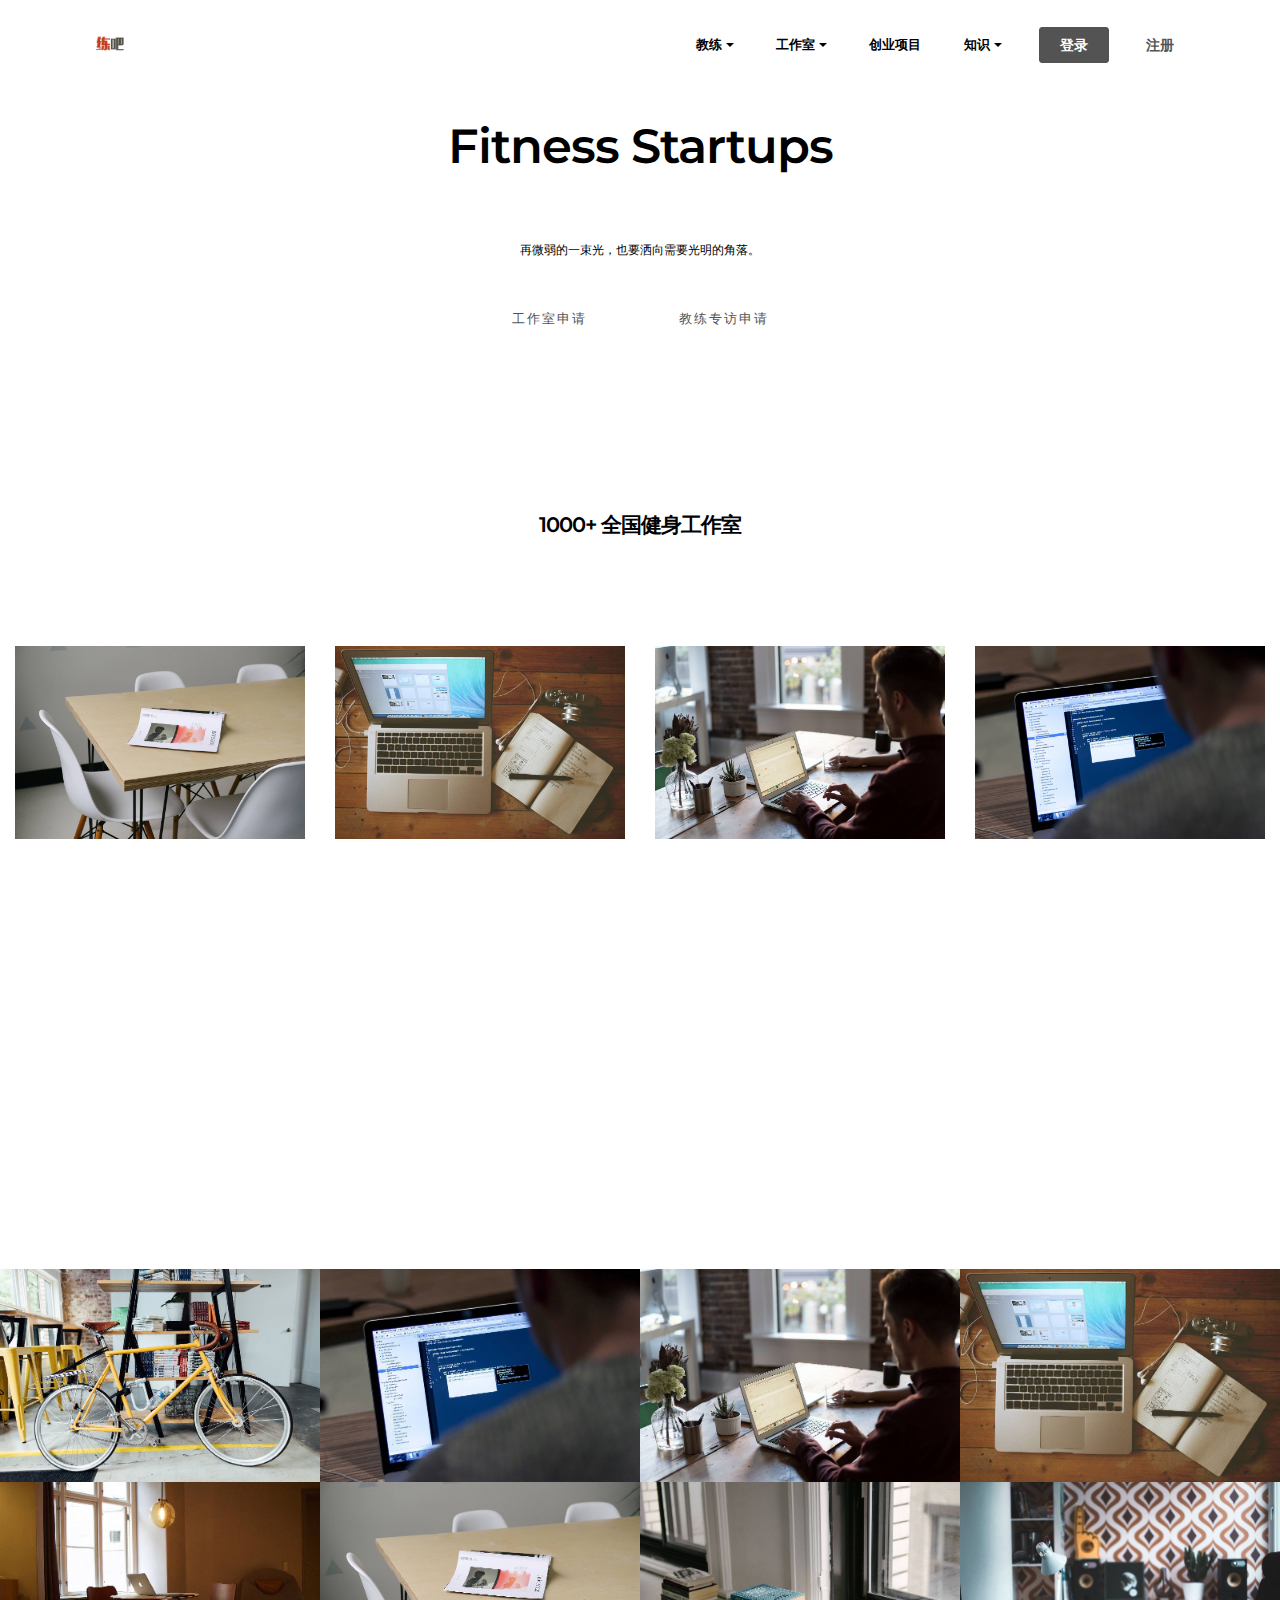
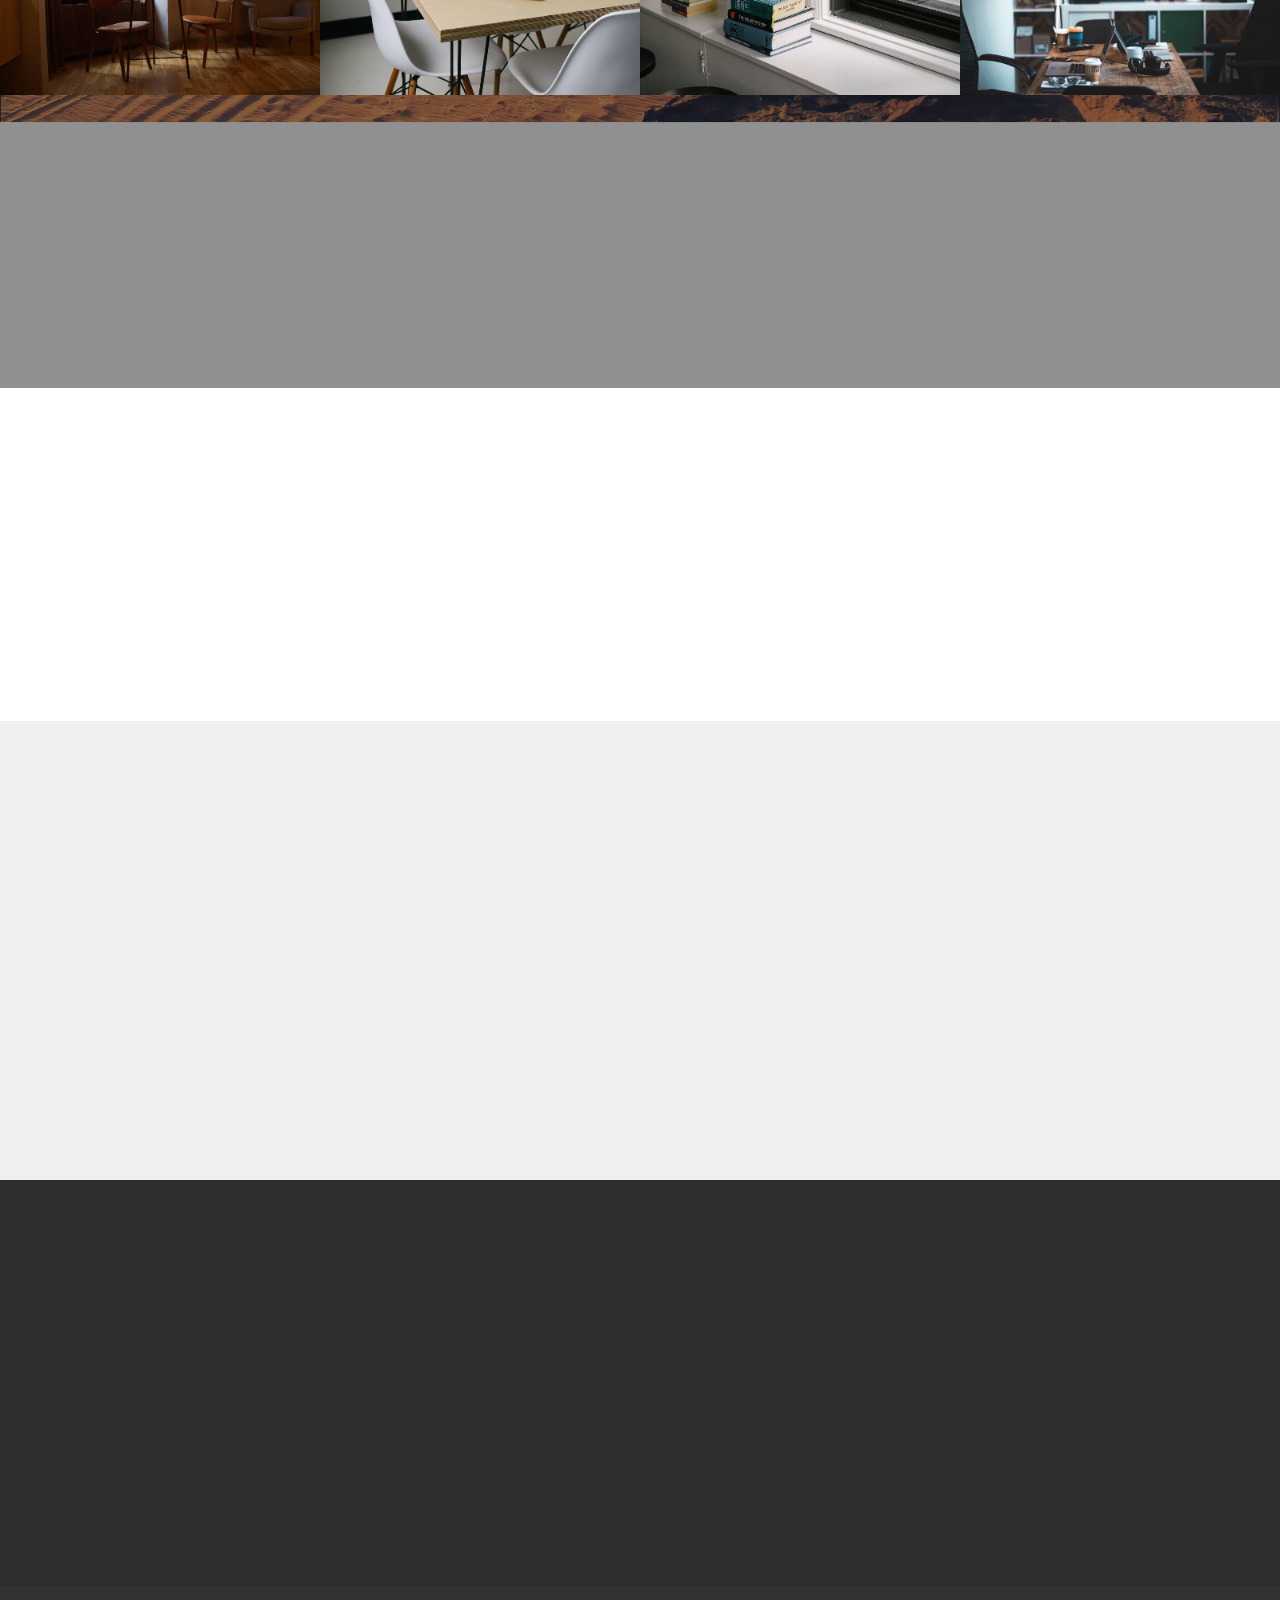
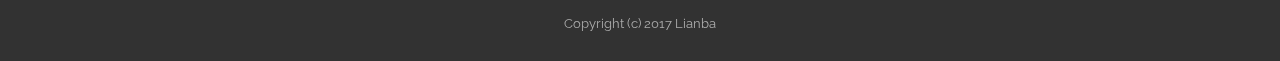
==== startups.html @ 2fd02d12 "create github pages" ====
<!DOCTYPE html>
<html>
<head>
  <!-- Site made with Mobirise Website Builder v3.12.1, https://mobirise.com -->
  <meta charset="UTF-8">
  <meta http-equiv="X-UA-Compatible" content="IE=edge">
  <meta name="generator" content="Mobirise v3.12.1, mobirise.com">
  <meta name="viewport" content="width=device-width, initial-scale=1">
  <link rel="shortcut icon" href="assets/images/wechatimg1-128x128.png" type="image/x-icon">
  <meta name="description" content="">
  <title> 练吧</title>
  <link rel="stylesheet" href="https://fonts.googleapis.com/css?family=Lora:400,700,400italic,700italic&amp;subset=latin">
  <link rel="stylesheet" href="https://fonts.googleapis.com/css?family=Montserrat:400,700">
  <link rel="stylesheet" href="https://fonts.googleapis.com/css?family=Raleway:100,100i,200,200i,300,300i,400,400i,500,500i,600,600i,700,700i,800,800i,900,900i">
  <link rel="stylesheet" href="assets/bootstrap-material-design-font/css/material.css">
  <link rel="stylesheet" href="assets/et-line-font-plugin/style.css">
  <link rel="stylesheet" href="assets/tether/tether.min.css">
  <link rel="stylesheet" href="assets/bootstrap/css/bootstrap.min.css">
  <link rel="stylesheet" href="assets/animate.css/animate.min.css">
  <link rel="stylesheet" href="assets/dropdown/css/style.css">
  <link rel="stylesheet" href="assets/theme/css/style.css">
  <link rel="stylesheet" href="assets/mobirise-gallery/style.css">
  <link rel="stylesheet" href="assets/mobirise/css/mbr-additional.css" type="text/css">
  
  
  
</head>
<body>
<section id="ext_menu-t">

    <nav class="navbar navbar-dropdown">
        <div class="container">

            <div class="mbr-table">
                <div class="mbr-table-cell">

                    <div class="navbar-brand">
                        <a href="https://mobirise.com" class="navbar-logo"><img src="assets/images/wechatimg1-128x128.png" alt="Mobirise"></a>
                        
                    </div>

                </div>
                <div class="mbr-table-cell">

                    <button class="navbar-toggler pull-xs-right hidden-md-up" type="button" data-toggle="collapse" data-target="#exCollapsingNavbar">
                        <div class="hamburger-icon"></div>
                    </button>

                    <ul class="nav-dropdown collapse pull-xs-right nav navbar-nav navbar-toggleable-sm" id="exCollapsingNavbar"><li class="nav-item"><a class="nav-link link" href="https://mobirise.com/"></a></li><li class="nav-item"><a class="nav-link link" href="https://mobirise.com/" aria-expanded="false"></a></li><li class="nav-item"><a class="nav-link link" href="https://mobirise.com/" aria-expanded="false"></a></li><li class="nav-item"><a class="nav-link link" href="https://mobirise.com/"></a></li><li class="nav-item"><a class="nav-link link" href="https://mobirise.com/" aria-expanded="false"></a></li><li class="nav-item"><a class="nav-link link" href="https://mobirise.com/"></a></li><li class="nav-item"><a class="nav-link link" href="https://mobirise.com/" aria-expanded="false"></a></li><li class="nav-item dropdown open"><a class="nav-link link dropdown-toggle" href="https://mobirise.com/" data-toggle="dropdown-submenu" aria-expanded="true">教练</a><div class="dropdown-menu"><a class="dropdown-item" href="http://cn.mikecrm.com/Ysh2f0" aria-expanded="false" target="_blank">职业调查</a><a class="dropdown-item" href="https://mp.weixin.qq.com/mp/homepage?__biz=MzA3OTAxMjg3MA==&amp;hid=10&amp;sn=b5952f49d9844236b2e2fced9cf7ae16&amp;devicetype=iOS10.2.1&amp;version=12020510&amp;lang=zh_CN&amp;nettype=WIFI&amp;fontScale=100&amp;pass_ticket=8jYyBmPPeEumoA4Ll3mKzctUi8XEdeODJD3PoUk9X%2Bc%3D&amp;wx_header=1&amp;scene=1" target="_blank">调查报告</a><a class="dropdown-item" href="https://mp.weixin.qq.com/mp/homepage?__biz=MzA3OTAxMjg3MA==&amp;hid=9&amp;sn=ba2801c8191e577d557a93b8cff8f1a0&amp;devicetype=iOS10.2.1&amp;version=12020510&amp;lang=zh_CN&amp;nettype=WIFI&amp;fontScale=100&amp;pass_ticket=8jYyBmPPeEumoA4Ll3mKzctUi8XEdeODJD3PoUk9X%2Bc%3D&amp;wx_header=1&amp;scene=1" target="_blank">教学内参</a><a class="dropdown-item" href="#">人物专访</a></div></li><li class="nav-item dropdown"><a class="nav-link link dropdown-toggle" href="https://mobirise.com/" data-toggle="dropdown-submenu" aria-expanded="false">工作室</a><div class="dropdown-menu"><a class="dropdown-item" href="#">展示申请</a><a class="dropdown-item" href="#">场馆评测</a><a class="dropdown-item" href="https://mp.weixin.qq.com/mp/homepage?__biz=MzA3OTAxMjg3MA==&amp;hid=8&amp;sn=5bc9ff62fde016849e79d185367abe48&amp;devicetype=iOS10.2.1&amp;version=12020510&amp;lang=zh_CN&amp;nettype=WIFI&amp;fontScale=100&amp;pass_ticket=8jYyBmPPeEumoA4Ll3mKzctUi8XEdeODJD3PoUk9X%2Bc%3D&amp;wx_header=1&amp;scene=1" target="_blank">全球精选</a><a class="dropdown-item" href="https://mp.weixin.qq.com/mp/homepage?__biz=MzA3OTAxMjg3MA==&amp;hid=3&amp;sn=b20bb7735399245eb62c6eabca6cefc5&amp;devicetype=iOS10.2.1&amp;version=12020510&amp;lang=zh_CN&amp;nettype=WIFI&amp;fontScale=100&amp;pass_ticket=8jYyBmPPeEumoA4Ll3mKzctUi8XEdeODJD3PoUk9X%2Bc%3D&amp;wx_header=1&amp;scene=1">国内推荐</a></div></li><li class="nav-item dropdown"><a class="nav-link link" href="场馆.html" aria-expanded="false" target="_blank">创业项目</a></li><li class="nav-item dropdown"><a class="nav-link link dropdown-toggle" href="https://mobirise.com/" aria-expanded="false" data-toggle="dropdown-submenu">知识</a><div class="dropdown-menu"><a class="dropdown-item" href="https://mp.weixin.qq.com/mp/homepage?__biz=MzA3OTAxMjg3MA==&amp;hid=1&amp;sn=f47d7846256fa22d951a23b981e854c5&amp;devicetype=iOS10.2.1&amp;version=12020510&amp;lang=zh_CN&amp;nettype=WIFI&amp;fontScale=100&amp;pass_ticket=8jYyBmPPeEumoA4Ll3mKzctUi8XEdeODJD3PoUk9X%2Bc%3D&amp;wx_header=1&amp;scene=1">好文</a><a class="dropdown-item" href="https://wx.xiaomiquan.com/mweb/views/joingroup/join_group.html?group_id=2414151451&amp;secret=l994nh1p8b35q04pxd4l38rrcic0t6uf&amp;extra=5b393916ddae54a1d126b38119326d35705db672173eb0d546dac72756603e13" target="_blank">收费内参</a><a class="dropdown-item" href="https://mp.weixin.qq.com/s?__biz=MzA3OTAxMjg3MA==&amp;mid=2652889252&amp;idx=3&amp;sn=74a4be1444970913e7b2fd5d4bcdbbfb&amp;chksm=8452b5cdb3253cdb993e5e770ca3126dffb65a1ad69f10d1e707ed6fb0be1cfbeca174b58b5b&amp;mpshare=1&amp;scene=1&amp;srcid=0426m1WDHur9gwBTBwTsc8Ty&amp;key=fd4db26972c531a2ddb131a2f38e2a12a23f67e302c9f692785c9ab7953c285a2a50d722c5abcef7aa3b298f1a1c40fd4c65796df8aefeb411f1ccffa841307de5d85c9e9aa1154ec1a9af91315c9ed5&amp;ascene=0&amp;uin=MTgyODkxMzIw&amp;devicetype=iMac+MacBook9%2C1+OSX+OSX+10.11.6+build(15G1421)&amp;version=12020510&amp;nettype=WIFI&amp;fontScale=100&amp;pass_ticket=8jYyBmPPeEumoA4Ll3mKzctUi8XEdeODJD3PoUk9X%2Bc%3D" target="_blank">5/22 圆桌论坛</a></div></li><li class="nav-item nav-btn"><a class="nav-link btn btn-black" href="https://mobirise.com/">登录</a></li><li class="nav-item nav-btn"><a class="nav-link btn btn-white" href="http://data.newrank.cn/m/s.html?s=NywsPS05PCo5" target="_blank">注册</a></li></ul>
                    <button hidden="" class="navbar-toggler navbar-close" type="button" data-toggle="collapse" data-target="#exCollapsingNavbar">
                        <div class="close-icon"></div>
                    </button>

                </div>
            </div>

        </div>
    </nav>

</section>

<section class="engine"><a rel="external" href="https://mobirise.com">Web Builder</a></section><section class="mbr-section article mbr-after-navbar" id="msg-box8-18" style="background-color: rgb(255, 255, 255); padding-top: 120px; padding-bottom: 120px;">

    
    <div class="container">
        <div class="row">
            <div class="col-md-8 col-md-offset-2 text-xs-center">
                <h3 class="mbr-section-title display-2">Fitness Startups</h3>
                <div class="lead"><p><br></p><p>再微弱的一束光，也要洒向需要光明的角落。</p></div>
                <div> <a class="btn btn-white" href="https://mobirise.com">工作室申请</a> <a class="btn btn-white" href="https://mobirise.com">教练专访申请</a>     </div>
            </div>
        </div>
    </div>

</section>

<section class="mbr-section mbr-section__container article" id="header3-2s" style="background-color: rgb(255, 255, 255); padding-top: 20px; padding-bottom: 20px;">
    <div class="container">
        <div class="row">
            <div class="col-xs-12">
                <h3 class="mbr-section-title display-2"><font color="#000000">1000+ 全国健身工作室</font><br></h3>
                <small class="mbr-section-subtitle"></small>
            </div>
        </div>
    </div>
</section>

<section class="mbr-cards mbr-section mbr-section-nopadding" id="features3-19" style="background-color: rgb(255, 255, 255);">

    

    <div class="mbr-cards-row row">
        <div class="mbr-cards-col col-xs-12 col-lg-3" style="padding-top: 80px; padding-bottom: 80px;">
            <div class="container">
              <div class="card cart-block">
                  <div class="card-img"><img src="assets/images/table.jpg" class="card-img-top"></div>
                  <div class="card-block">
                    <h4 class="card-title"><font color="#000000">&nbsp;TWM Fitness</font><font color="#000000"><br></font><font color="#000000">上海</font></h4>
                    <h5 class="card-subtitle">2016年成立</h5>
                    <p class="card-text">Bootstrap 4 has been noted as one of the most reliable and proven frameworks and Mobirise has been equipped to develop websites using this framework.</p>
                    <div class="card-btn"><a href="https://mobirise.com" class="btn btn-primary">MORE</a></div>
                    </div>
                </div>
            </div>
        </div>
        <div class="mbr-cards-col col-xs-12 col-lg-3" style="padding-top: 80px; padding-bottom: 80px;">
            <div class="container">
                <div class="card cart-block">
                    <div class="card-img"><img src="assets/images/desktop.jpg" class="card-img-top"></div>
                    <div class="card-block">
                        <h4 class="card-title">Onefit<br>北京</h4>
                        <h5 class="card-subtitle">2014年成立<br>Google has a highly exhaustive list of fonts compiled into its web font platform and Mobirise makes it easy for you to use them on your website easily and freely.</h5>
                        <p class="card-text"></p>
                        <div class="card-btn"><a href="https://mobirise.com" class="btn btn-primary">MORE</a></div>
                    </div>
                </div>
            </div>
        </div>
        <div class="mbr-cards-col col-xs-12 col-lg-3" style="padding-top: 80px; padding-bottom: 80px;">
            <div class="container">
                <div class="card cart-block">
                    <div class="card-img"><img src="assets/images/coworkers.jpg" class="card-img-top"></div>
                    <div class="card-block">
                        <h4 class="card-title"><font color="#000000">SuperMonkey</font><br><font color="#000000">深圳</font></h4>
                        <h5 class="card-subtitle">2015年成立</h5>
                        <p class="card-text">Google has a highly exhaustive list of fonts compiled into its web font platform and Mobirise makes it easy for you to use them on your website easily and freely.</p>
                        <div class="card-btn"><a href="https://mobirise.com" class="btn btn-primary">MORE</a></div>
                    </div>
                </div>
            </div>
        </div>
        <div class="mbr-cards-col col-xs-12 col-lg-3" style="padding-top: 80px; padding-bottom: 80px;">
            <div class="container">
                <div class="card cart-block">
                    <div class="card-img"><img src="assets/images/code-man.jpg" class="card-img-top"></div>
                    <div class="card-block">
                        <h4 class="card-title">&nbsp;CrossfitbodyinMotion<br>上海</h4>
                        <h5 class="card-subtitle">2016年成立<br></h5>
                        <p class="card-text">oogle has a highly exhaustive list ofonts compiled into its web font platform and Mobirise makes it easy for you to use them on your website easily and freely.</p>
                        <div class="card-btn"><a href="https://mobirise.com" class="btn btn-primary">MORE</a></div>
                    </div>
                </div>
            </div>
        </div>
        
        
    </div>
</section>

<section class="mbr-gallery mbr-section mbr-section-nopadding mbr-slider-carousel" id="gallery1-1k" data-filter="false" style="background-color: rgb(255, 255, 255); padding-top: 0rem; padding-bottom: 0rem;">
    <!-- Filter -->
    

    <!-- Gallery -->
    <div class="mbr-gallery-row">
        <div class=" mbr-gallery-layout-default">
            <div>
                <div>
                    <div class="mbr-gallery-item mbr-gallery-item__mobirise3 mbr-gallery-item--p0" data-tags="Awesome" data-video-url="false">
                        <div href="#lb-gallery1-1k" data-slide-to="0" data-toggle="modal">
                            
                            

                            <img alt="" src="assets/images/bike-small.jpg">
                            
                            <span class="icon-focus"></span>
                            
                        </div>
                    </div><div class="mbr-gallery-item mbr-gallery-item__mobirise3 mbr-gallery-item--p0" data-tags="Responsive" data-video-url="false">
                        <div href="#lb-gallery1-1k" data-slide-to="1" data-toggle="modal">
                            
                            

                            <img alt="" src="assets/images/code-man-small.jpg">
                            
                            <span class="icon-focus"></span>
                            
                        </div>
                    </div><div class="mbr-gallery-item mbr-gallery-item__mobirise3 mbr-gallery-item--p0" data-tags="Creative" data-video-url="false">
                        <div href="#lb-gallery1-1k" data-slide-to="2" data-toggle="modal">
                            
                            

                            <img alt="" src="assets/images/coworkers-small.jpg">
                            
                            <span class="icon-focus"></span>
                            
                        </div>
                    </div><div class="mbr-gallery-item mbr-gallery-item__mobirise3 mbr-gallery-item--p0" data-tags="Animated" data-video-url="false">
                        <div href="#lb-gallery1-1k" data-slide-to="3" data-toggle="modal">
                            
                            

                            <img alt="" src="assets/images/desktop-small.jpg">
                            
                            <span class="icon-focus"></span>
                            
                        </div>
                    </div><div class="mbr-gallery-item mbr-gallery-item__mobirise3 mbr-gallery-item--p0" data-tags="Awesome" data-video-url="false">
                        <div href="#lb-gallery1-1k" data-slide-to="4" data-toggle="modal">
                            
                            

                            <img alt="" src="assets/images/room-laptop-small.jpg">
                            
                            <span class="icon-focus"></span>
                            
                        </div>
                    </div><div class="mbr-gallery-item mbr-gallery-item__mobirise3 mbr-gallery-item--p0" data-tags="Beautiful" data-video-url="false">
                        <div href="#lb-gallery1-1k" data-slide-to="5" data-toggle="modal">
                            
                            

                            <img alt="" src="assets/images/table-small.jpg">
                            
                            <span class="icon-focus"></span>
                            
                        </div>
                    </div><div class="mbr-gallery-item mbr-gallery-item__mobirise3 mbr-gallery-item--p0" data-tags="Responsive" data-video-url="false">
                        <div href="#lb-gallery1-1k" data-slide-to="6" data-toggle="modal">
                            
                            

                            <img alt="" src="assets/images/windows-books-small.jpg">
                            
                            <span class="icon-focus"></span>
                            
                        </div>
                    </div><div class="mbr-gallery-item mbr-gallery-item__mobirise3 mbr-gallery-item--p0" data-tags="Animated" data-video-url="false">
                        <div href="#lb-gallery1-1k" data-slide-to="7" data-toggle="modal">
                            
                            

                            <img alt="" src="assets/images/working-area-small.jpg">
                            
                            <span class="icon-focus"></span>
                            
                        </div>
                    </div>
                </div>
            </div>
            <div class="clearfix"></div>
        </div>
    </div>

    <!-- Lightbox -->
    <div data-app-prevent-settings="" class="mbr-slider modal fade carousel slide" tabindex="-1" data-keyboard="true" data-interval="false" id="lb-gallery1-1k">
        <div class="modal-dialog">
            <div class="modal-content">
                <div class="modal-body">
                    <ol class="carousel-indicators">
                        <li data-app-prevent-settings="" data-target="#lb-gallery1-1k" class=" active" data-slide-to="0"></li><li data-app-prevent-settings="" data-target="#lb-gallery1-1k" data-slide-to="1"></li><li data-app-prevent-settings="" data-target="#lb-gallery1-1k" data-slide-to="2"></li><li data-app-prevent-settings="" data-target="#lb-gallery1-1k" data-slide-to="3"></li><li data-app-prevent-settings="" data-target="#lb-gallery1-1k" data-slide-to="4"></li><li data-app-prevent-settings="" data-target="#lb-gallery1-1k" data-slide-to="5"></li><li data-app-prevent-settings="" data-target="#lb-gallery1-1k" data-slide-to="6"></li><li data-app-prevent-settings="" data-target="#lb-gallery1-1k" data-slide-to="7"></li>
                    </ol>
                    <div class="carousel-inner">
                        <div class="carousel-item active">
                            <img alt="" src="assets/images/bike.jpg">
                        </div><div class="carousel-item">
                            <img alt="" src="assets/images/code-man.jpg">
                        </div><div class="carousel-item">
                            <img alt="" src="assets/images/coworkers.jpg">
                        </div><div class="carousel-item">
                            <img alt="" src="assets/images/desktop.jpg">
                        </div><div class="carousel-item">
                            <img alt="" src="assets/images/room-laptop.jpg">
                        </div><div class="carousel-item">
                            <img alt="" src="assets/images/table.jpg">
                        </div><div class="carousel-item">
                            <img alt="" src="assets/images/windows-books.jpg">
                        </div><div class="carousel-item">
                            <img alt="" src="assets/images/working-area.jpg">
                        </div>
                    </div>
                    <a class="left carousel-control" role="button" data-slide="prev" href="#lb-gallery1-1k">
                        <span class="icon-prev" aria-hidden="true"></span>
                        <span class="sr-only">Previous</span>
                    </a>
                    <a class="right carousel-control" role="button" data-slide="next" href="#lb-gallery1-1k">
                        <span class="icon-next" aria-hidden="true"></span>
                        <span class="sr-only">Next</span>
                    </a>

                    <a class="close" href="#" role="button" data-dismiss="modal">
                        <span aria-hidden="true">×</span>
                        <span class="sr-only">Close</span>
                    </a>
                </div>
            </div>
        </div>
    </div>
</section>

<section class="mbr-section article mbr-parallax-background" id="msg-box8-2t" style="background-image: url(assets/images/desert.jpg); padding-top: 120px; padding-bottom: 120px;">

    <div class="mbr-overlay" style="opacity: 0.5; background-color: rgb(34, 34, 34);">
    </div>
    <div class="container">
        <div class="row">
            <div class="col-md-8 col-md-offset-2 text-xs-center">
                <h3 class="mbr-section-title display-2">人物访谈</h3>
                <div class="lead"></div>
                
            </div>
        </div>
    </div>

</section>

<section class="mbr-section" id="msg-box5-1m" style="background-color: rgb(255, 255, 255); padding-top: 0px; padding-bottom: 0px;">

    
    <div class="container">
        <div class="row">
            <div class="mbr-table-md-up">

              

              <div class="mbr-table-cell col-md-5 text-xs-center text-md-right content-size">
                  <h3 class="mbr-section-title display-2">BE STRONG <br>TO BE USEFUL</h3>
                  <div class="lead">

                    <p>飞翔的荷兰人 Oki 的故事</p>

                  </div>

                  <div><a class="btn btn-primary" href="https://mobirise.com">阅读全文</a></div>
              </div>


              


              <div class="mbr-table-cell mbr-left-padding-md-up mbr-valign-top col-md-7 image-size" style="width: 50%;">
                  <div class="mbr-figure"><img src="assets/images/desktop.jpg"></div>
              </div>

            </div>
        </div>
    </div>

</section>

<section class="mbr-cards mbr-section mbr-section-nopadding" id="features7-1j" style="background-color: rgb(239, 239, 239);">

    

    <div class="mbr-cards-row row">
        <div class="mbr-cards-col col-xs-12 col-lg-3" style="padding-top: 80px; padding-bottom: 80px;">
            <div class="container">
                <div class="card cart-block">
                    <div class="card-img iconbox"><a href="https://mobirise.com" class="etl-icon icon-phone mbr-iconfont mbr-iconfont-features7" style="color: rgb(255, 255, 255);"></a></div>
                    <div class="card-block">
                        <h4 class="card-title">填写表单</h4>
                        
                        <p class="card-text">Bootstrap 4 has been noted as one of the most reliable and proven frameworks and Mobirise has been equipped to develop websites using this framework.</p>
                        
                    </div>
                </div>
            </div>
        </div>
        <div class="mbr-cards-col col-xs-12 col-lg-3" style="padding-top: 80px; padding-bottom: 80px;">
            <div class="container">
                <div class="card cart-block">
                    <div class="card-img iconbox"><a href="https://mobirise.com" class="etl-icon icon-edit mbr-iconfont mbr-iconfont-features7" style="color: rgb(255, 255, 255);"></a></div>
                    <div class="card-block">
                        <h4 class="card-title">上传照片</h4>
                        
                        <p class="card-text">One of Bootstrap 4's big points is responsiveness and Mobirise makes effective use of this by generating highly responsive website for you.</p>
                        
                    </div>
                </div>
          </div>
        </div>
        <div class="mbr-cards-col col-xs-12 col-lg-3" style="padding-top: 80px; padding-bottom: 80px;">
            <div class="container">
                <div class="card cart-block">
                    <div class="card-img iconbox"><a href="https://mobirise.com" class="etl-icon icon-briefcase mbr-iconfont mbr-iconfont-features7" style="color: rgb(255, 255, 255);"></a></div>
                    <div class="card-block">
                        <h4 class="card-title">练吧认证</h4>
                        
                        <p class="card-text">Google has a highly exhaustive list of fonts compiled into its web font platform and Mobirise makes it easy for you to use them on your website easily and freely.</p>
                        
                    </div>
                </div>
            </div>
        </div>
        <div class="mbr-cards-col col-xs-12 col-lg-3" style="padding-top: 80px; padding-bottom: 80px;">
            <div class="container">
                <div class="card cart-block">
                    <div class="card-img iconbox"><a href="https://mobirise.com" class="etl-icon icon-linegraph mbr-iconfont mbr-iconfont-features7" style="color: rgb(255, 255, 255);"></a></div>
                    <div class="card-block">
                        <h4 class="card-title"><font color="#000000">网站公示</font></h4>
                        
                        <p class="card-text">Mobirise gives you the freedom to develop as many websites as you like given the fact that it is a desktop app.</p>
                        
                    </div>
                </div>
            </div>
        </div>
        
        
    </div>
</section>

<section class="mbr-section" id="form2-1b" style="background-color: rgb(46, 46, 46); padding-top: 120px; padding-bottom: 120px;">
        <div class="mbr-section mbr-section__container mbr-section__container--middle">
        <div class="container">
            <div class="row">
                <div class="col-xs-12 text-xs-center">
                    <h3 class="mbr-section-title display-2"><font color="#000000">留下邮箱，及时了解更多资讯</font></h3>
                    <small class="mbr-section-subtitle"></small>
                </div>
            </div>
        </div>
    </div>
    <div class="mbr-section mbr-section-nopadding">
        <div class="container">
            <div class="row">
                <div class="col-xs-12 col-lg-10 col-lg-offset-1" data-form-type="formoid">
                    <div data-form-alert="true"><div hidden="" data-form-alert-success="true">Thanks for filling out form!</div></div>
                    <form class="mbr-form" action="https://mobirise.com/" method="post" data-form-title="留下邮箱，及时了解更多资讯">
                        <input type="hidden" value="e+W/IbHaw2HvBs0hcO2zsIdLYv0Edb/C2w9B3x8bFQK0BVLkiiwC/CyfZFJBb6F0ZkLtYjNuxQeb1SAkU4R8sWNgEDc3LLQABz+oWHwLZM0gPixx9svDx1dSzqi60jo7" data-form-email="true">
                        <div class="mbr-subscribe mbr-subscribe-dark input-group">
                            <input type="email" class="form-control" name="email" required="" data-form-field="Email" placeholder="Enter Your Email Address..." id="form2-1b-email">
                            <span class="input-group-btn"><button type="submit" class="btn btn-primary"></button></span>
                        </div>
                    </form>
                </div>
            </div>
        </div>
    </div>
</section>

<footer class="mbr-small-footer mbr-section mbr-section-nopadding" id="footer1-7" style="background-color: rgb(50, 50, 50); padding-top: 1.75rem; padding-bottom: 1.75rem;">
    
    <div class="container">
        <p class="text-xs-center">Copyright (c) 2017 Lianba</p>
    </div>
</footer>


  <script src="assets/web/assets/jquery/jquery.min.js"></script>
  <script src="assets/tether/tether.min.js"></script>
  <script src="assets/bootstrap/js/bootstrap.min.js"></script>
  <script src="assets/smooth-scroll/smooth-scroll.js"></script>
  <script src="assets/viewport-checker/jquery.viewportchecker.js"></script>
  <script src="assets/dropdown/js/script.min.js"></script>
  <script src="assets/touch-swipe/jquery.touch-swipe.min.js"></script>
  <script src="assets/masonry/masonry.pkgd.min.js"></script>
  <script src="assets/imagesloaded/imagesloaded.pkgd.min.js"></script>
  <script src="assets/bootstrap-carousel-swipe/bootstrap-carousel-swipe.js"></script>
  <script src="assets/jarallax/jarallax.js"></script>
  <script src="assets/theme/js/script.js"></script>
  <script src="assets/mobirise-gallery/player.min.js"></script>
  <script src="assets/mobirise-gallery/script.js"></script>
  <script src="assets/formoid/formoid.min.js"></script>
  
  
  <input name="animation" type="hidden">
  </body>
</html>
---- assets/bootstrap-material-design-font/css/material.css ----
@font-face {
  font-family: 'Material-Design-Icons';
  src: url('../fonts/Material-Design-Icons.eot?3ocs8m');
  src: url('../fonts/Material-Design-Icons.eot?#iefix3ocs8m') format('embedded-opentype'), url('../fonts/Material-Design-Icons.woff?3ocs8m') format('woff'), url('../fonts/Material-Design-Icons.ttf?3ocs8m') format('truetype'), url('../fonts/Material-Design-Icons.svg?3ocs8m#Material-Design-Icons') format('svg');
  font-weight: normal;
  font-style: normal;
}
[class^="mdi-"],
[class*="mdi-"] {
  speak: none;
  display: inline-block;
  font-style: normal;
  font-variant:normal;
  font-weight:normal;
  /*font-size:24px;*/
  line-height:1;
  font-family:'Material-Design-Icons' !important;
  text-rendering: auto;
  
  -webkit-font-smoothing: antialiased;
  -moz-osx-font-smoothing: grayscale;
  -webkit-transform: translate(0, 0);
      -ms-transform: translate(0, 0);
          transform: translate(0, 0);
}
[class^="mdi-"]:before,
[class*="mdi-"]:before {
  display: inline-block;
  speak: none;
  text-decoration: inherit;
}
[class^="mdi-"].pull-left,
[class*="mdi-"].pull-left {
  margin-right: .3em;
}
[class^="mdi-"].pull-right,
[class*="mdi-"].pull-right {
  margin-left: .3em;
}
[class^="mdi-"].mdi-lg:before,
[class*="mdi-"].mdi-lg:before,
[class^="mdi-"].mdi-lg:after,
[class*="mdi-"].mdi-lg:after {
  font-size: 1.33333333em;
  line-height: 0.75em;
  vertical-align: -15%;
}
[class^="mdi-"].mdi-2x:before,
[class*="mdi-"].mdi-2x:before,
[class^="mdi-"].mdi-2x:after,
[class*="mdi-"].mdi-2x:after {
  font-size: 2em;
}
[class^="mdi-"].mdi-3x:before,
[class*="mdi-"].mdi-3x:before,
[class^="mdi-"].mdi-3x:after,
[class*="mdi-"].mdi-3x:after {
  font-size: 3em;
}
[class^="mdi-"].mdi-4x:before,
[class*="mdi-"].mdi-4x:before,
[class^="mdi-"].mdi-4x:after,
[class*="mdi-"].mdi-4x:after {
  font-size: 4em;
}
[class^="mdi-"].mdi-5x:before,
[class*="mdi-"].mdi-5x:before,
[class^="mdi-"].mdi-5x:after,
[class*="mdi-"].mdi-5x:after {
  font-size: 5em;
}
[class^="mdi-device-signal-cellular-"]:after,
[class^="mdi-device-battery-"]:after,
[class^="mdi-device-battery-charging-"]:after,
[class^="mdi-device-signal-cellular-connected-no-internet-"]:after,
[class^="mdi-device-signal-wifi-"]:after,
[class^="mdi-device-signal-wifi-statusbar-not-connected"]:after,
.mdi-device-network-wifi:after {
  opacity: .3;
  position: absolute;
  left: 0;
  top: 0;
  z-index: 1;
  display: inline-block;
  speak: none;
  text-decoration: inherit;
}
[class^="mdi-device-signal-cellular-"]:after {
  content: "\e758";
}
[class^="mdi-device-battery-"]:after {
  content: "\e735";
}
[class^="mdi-device-battery-charging-"]:after {
  content: "\e733";
}
[class^="mdi-device-signal-cellular-connected-no-internet-"]:after {
  content: "\e75d";
}
[class^="mdi-device-signal-wifi-"]:after,
.mdi-device-network-wifi:after {
  content: "\e765";
}
[class^="mdi-device-signal-wifi-statusbasr-not-connected"]:after {
  content: "\e8f7";
}
.mdi-device-signal-cellular-off:after,
.mdi-device-signal-cellular-null:after,
.mdi-device-signal-cellular-no-sim:after,
.mdi-device-signal-wifi-off:after,
.mdi-device-signal-wifi-4-bar:after,
.mdi-device-signal-cellular-4-bar:after,
.mdi-device-battery-alert:after,
.mdi-device-signal-cellular-connected-no-internet-4-bar:after,
.mdi-device-battery-std:after,
.mdi-device-battery-full .mdi-device-battery-unknown:after {
  content: "";
}
.mdi-fw {
  width: 1.28571429em;
  text-align: center;
}
.mdi-ul {
  padding-left: 0;
  margin-left: 2.14285714em;
  list-style-type: none;
}
.mdi-ul > li {
  position: relative;
}
.mdi-li {
  position: absolute;
  left: -2.14285714em;
  width: 2.14285714em;
  top: 0.14285714em;
  text-align: center;
}
.mdi-li.mdi-lg {
  left: -1.85714286em;
}
.mdi-border {
  padding: .2em .25em .15em;
  border: solid 0.08em #eeeeee;
  border-radius: .1em;
}
.mdi-spin {
  -webkit-animation: mdi-spin 2s infinite linear;
  animation: mdi-spin 2s infinite linear;
  -webkit-transform-origin: 50% 50%;
  -ms-transform-origin: 50% 50%;
      transform-origin: 50% 50%;
}
.mdi-pulse {
  -webkit-animation: mdi-spin 1s steps(8) infinite;
  animation: mdi-spin 1s steps(8) infinite;
  -webkit-transform-origin: 50% 50%;
  -ms-transform-origin: 50% 50%;
      transform-origin: 50% 50%;
}
@-webkit-keyframes mdi-spin {
  0% {
    -webkit-transform: rotate(0deg);
    transform: rotate(0deg);
  }
  100% {
    -webkit-transform: rotate(359deg);
    transform: rotate(359deg);
  }
}
@keyframes mdi-spin {
  0% {
    -webkit-transform: rotate(0deg);
    transform: rotate(0deg);
  }
  100% {
    -webkit-transform: rotate(359deg);
    transform: rotate(359deg);
  }
}
.mdi-rotate-90 {
  filter: progid:DXImageTransform.Microsoft.BasicImage(rotation=1);
  -webkit-transform: rotate(90deg);
  -ms-transform: rotate(90deg);
  transform: rotate(90deg);
}
.mdi-rotate-180 {
  filter: progid:DXImageTransform.Microsoft.BasicImage(rotation=2);
  -webkit-transform: rotate(180deg);
  -ms-transform: rotate(180deg);
  transform: rotate(180deg);
}
.mdi-rotate-270 {
  filter: progid:DXImageTransform.Microsoft.BasicImage(rotation=3);
  -webkit-transform: rotate(270deg);
  -ms-transform: rotate(270deg);
  transform: rotate(270deg);
}
.mdi-flip-horizontal {
  filter: progid:DXImageTransform.Microsoft.BasicImage(rotation=0, mirror=1);
  -webkit-transform: scale(-1, 1);
  -ms-transform: scale(-1, 1);
  transform: scale(-1, 1);
}
.mdi-flip-vertical {
  filter: progid:DXImageTransform.Microsoft.BasicImage(rotation=2, mirror=1);
  -webkit-transform: scale(1, -1);
  -ms-transform: scale(1, -1);
  transform: scale(1, -1);
}
:root .mdi-rotate-90,
:root .mdi-rotate-180,
:root .mdi-rotate-270,
:root .mdi-flip-horizontal,
:root .mdi-flip-vertical {
  -webkit-filter: none;
          filter: none;
}
.mdi-stack {
  position: relative;
  display: inline-block;
  width: 2em;
  height: 2em;
  line-height: 2em;
  vertical-align: middle;
}
.mdi-stack-1x,
.mdi-stack-2x {
  position: absolute;
  left: 0;
  width: 100%;
  text-align: center;
}
.mdi-stack-1x {
  line-height: inherit;
}
.mdi-stack-2x {
  font-size: 2em;
}
.mdi-inverse {
  color: #ffffff;
}
/* Start Icons */
.mdi-action-3d-rotation:before {
  content: "\e600";
}
.mdi-action-accessibility:before {
  content: "\e601";
}
.mdi-action-account-balance-wallet:before {
  content: "\e602";
}
.mdi-action-account-balance:before {
  content: "\e603";
}
.mdi-action-account-box:before {
  content: "\e604";
}
.mdi-action-account-child:before {
  content: "\e605";
}
.mdi-action-account-circle:before {
  content: "\e606";
}
.mdi-action-add-shopping-cart:before {
  content: "\e607";
}
.mdi-action-alarm-add:before {
  content: "\e608";
}
.mdi-action-alarm-off:before {
  content: "\e609";
}
.mdi-action-alarm-on:before {
  content: "\e60a";
}
.mdi-action-alarm:before {
  content: "\e60b";
}
.mdi-action-android:before {
  content: "\e60c";
}
.mdi-action-announcement:before {
  content: "\e60d";
}
.mdi-action-aspect-ratio:before {
  content: "\e60e";
}
.mdi-action-assessment:before {
  content: "\e60f";
}
.mdi-action-assignment-ind:before {
  content: "\e610";
}
.mdi-action-assignment-late:before {
  content: "\e611";
}
.mdi-action-assignment-return:before {
  content: "\e612";
}
.mdi-action-assignment-returned:before {
  content: "\e613";
}
.mdi-action-assignment-turned-in:before {
  content: "\e614";
}
.mdi-action-assignment:before {
  content: "\e615";
}
.mdi-action-autorenew:before {
  content: "\e616";
}
.mdi-action-backup:before {
  content: "\e617";
}
.mdi-action-book:before {
  content: "\e618";
}
.mdi-action-bookmark-outline:before {
  content: "\e619";
}
.mdi-action-bookmark:before {
  content: "\e61a";
}
.mdi-action-bug-report:before {
  content: "\e61b";
}
.mdi-action-cached:before {
  content: "\e61c";
}
.mdi-action-check-circle:before {
  content: "\e61d";
}
.mdi-action-class:before {
  content: "\e61e";
}
.mdi-action-credit-card:before {
  content: "\e61f";
}
.mdi-action-dashboard:before {
  content: "\e620";
}
.mdi-action-delete:before {
  content: "\e621";
}
.mdi-action-description:before {
  content: "\e622";
}
.mdi-action-dns:before {
  content: "\e623";
}
.mdi-action-done-all:before {
  content: "\e624";
}
.mdi-action-done:before {
  content: "\e625";
}
.mdi-action-event:before {
  content: "\e626";
}
.mdi-action-exit-to-app:before {
  content: "\e627";
}
.mdi-action-explore:before {
  content: "\e628";
}
.mdi-action-extension:before {
  content: "\e629";
}
.mdi-action-face-unlock:before {
  content: "\e62a";
}
.mdi-action-favorite-outline:before {
  content: "\e62b";
}
.mdi-action-favorite:before {
  content: "\e62c";
}
.mdi-action-find-in-page:before {
  content: "\e62d";
}
.mdi-action-find-replace:before {
  content: "\e62e";
}
.mdi-action-flip-to-back:before {
  content: "\e62f";
}
.mdi-action-flip-to-front:before {
  content: "\e630";
}
.mdi-action-get-app:before {
  content: "\e631";
}
.mdi-action-grade:before {
  content: "\e632";
}
.mdi-action-group-work:before {
  content: "\e633";
}
.mdi-action-help:before {
  content: "\e634";
}
.mdi-action-highlight-remove:before {
  content: "\e635";
}
.mdi-action-history:before {
  content: "\e636";
}
.mdi-action-home:before {
  content: "\e637";
}
.mdi-action-https:before {
  content: "\e638";
}
.mdi-action-info-outline:before {
  content: "\e639";
}
.mdi-action-info:before {
  content: "\e63a";
}
.mdi-action-input:before {
  content: "\e63b";
}
.mdi-action-invert-colors:before {
  content: "\e63c";
}
.mdi-action-label-outline:before {
  content: "\e63d";
}
.mdi-action-label:before {
  content: "\e63e";
}
.mdi-action-language:before {
  content: "\e63f";
}
.mdi-action-launch:before {
  content: "\e640";
}
.mdi-action-list:before {
  content: "\e641";
}
.mdi-action-lock-open:before {
  content: "\e642";
}
.mdi-action-lock-outline:before {
  content: "\e643";
}
.mdi-action-lock:before {
  content: "\e644";
}
.mdi-action-loyalty:before {
  content: "\e645";
}
.mdi-action-markunread-mailbox:before {
  content: "\e646";
}
.mdi-action-note-add:before {
  content: "\e647";
}
.mdi-action-open-in-browser:before {
  content: "\e648";
}
.mdi-action-open-in-new:before {
  content: "\e649";
}
.mdi-action-open-with:before {
  content: "\e64a";
}
.mdi-action-pageview:before {
  content: "\e64b";
}
.mdi-action-payment:before {
  content: "\e64c";
}
.mdi-action-perm-camera-mic:before {
  content: "\e64d";
}
.mdi-action-perm-contact-cal:before {
  content: "\e64e";
}
.mdi-action-perm-data-setting:before {
  content: "\e64f";
}
.mdi-action-perm-device-info:before {
  content: "\e650";
}
.mdi-action-perm-identity:before {
  content: "\e651";
}
.mdi-action-perm-media:before {
  content: "\e652";
}
.mdi-action-perm-phone-msg:before {
  content: "\e653";
}
.mdi-action-perm-scan-wifi:before {
  content: "\e654";
}
.mdi-action-picture-in-picture:before {
  content: "\e655";
}
.mdi-action-polymer:before {
  content: "\e656";
}
.mdi-action-print:before {
  content: "\e657";
}
.mdi-action-query-builder:before {
  content: "\e658";
}
.mdi-action-question-answer:before {
  content: "\e659";
}
.mdi-action-receipt:before {
  content: "\e65a";
}
.mdi-action-redeem:before {
  content: "\e65b";
}
.mdi-action-reorder:before {
  content: "\e65c";
}
.mdi-action-report-problem:before {
  content: "\e65d";
}
.mdi-action-restore:before {
  content: "\e65e";
}
.mdi-action-room:before {
  content: "\e65f";
}
.mdi-action-schedule:before {
  content: "\e660";
}
.mdi-action-search:before {
  content: "\e661";
}
.mdi-action-settings-applications:before {
  content: "\e662";
}
.mdi-action-settings-backup-restore:before {
  content: "\e663";
}
.mdi-action-settings-bluetooth:before {
  content: "\e664";
}
.mdi-action-settings-cell:before {
  content: "\e665";
}
.mdi-action-settings-display:before {
  content: "\e666";
}
.mdi-action-settings-ethernet:before {
  content: "\e667";
}
.mdi-action-settings-input-antenna:before {
  content: "\e668";
}
.mdi-action-settings-input-component:before {
  content: "\e669";
}
.mdi-action-settings-input-composite:before {
  content: "\e66a";
}
.mdi-action-settings-input-hdmi:before {
  content: "\e66b";
}
.mdi-action-settings-input-svideo:before {
  content: "\e66c";
}
.mdi-action-settings-overscan:before {
  content: "\e66d";
}
.mdi-action-settings-phone:before {
  content: "\e66e";
}
.mdi-action-settings-power:before {
  content: "\e66f";
}
.mdi-action-settings-remote:before {
  content: "\e670";
}
.mdi-action-settings-voice:before {
  content: "\e671";
}
.mdi-action-settings:before {
  content: "\e672";
}
.mdi-action-shop-two:before {
  content: "\e673";
}
.mdi-action-shop:before {
  content: "\e674";
}
.mdi-action-shopping-basket:before {
  content: "\e675";
}
.mdi-action-shopping-cart:before {
  content: "\e676";
}
.mdi-action-speaker-notes:before {
  content: "\e677";
}
.mdi-action-spellcheck:before {
  content: "\e678";
}
.mdi-action-star-rate:before {
  content: "\e679";
}
.mdi-action-stars:before {
  content: "\e67a";
}
.mdi-action-store:before {
  content: "\e67b";
}
.mdi-action-subject:before {
  content: "\e67c";
}
.mdi-action-supervisor-account:before {
  content: "\e67d";
}
.mdi-action-swap-horiz:before {
  content: "\e67e";
}
.mdi-action-swap-vert-circle:before {
  content: "\e67f";
}
.mdi-action-swap-vert:before {
  content: "\e680";
}
.mdi-action-system-update-tv:before {
  content: "\e681";
}
.mdi-action-tab-unselected:before {
  content: "\e682";
}
.mdi-action-tab:before {
  content: "\e683";
}
.mdi-action-theaters:before {
  content: "\e684";
}
.mdi-action-thumb-down:before {
  content: "\e685";
}
.mdi-action-thumb-up:before {
  content: "\e686";
}
.mdi-action-thumbs-up-down:before {
  content: "\e687";
}
.mdi-action-toc:before {
  content: "\e688";
}
.mdi-action-today:before {
  content: "\e689";
}
.mdi-action-track-changes:before {
  content: "\e68a";
}
.mdi-action-translate:before {
  content: "\e68b";
}
.mdi-action-trending-down:before {
  content: "\e68c";
}
.mdi-action-trending-neutral:before {
  content: "\e68d";
}
.mdi-action-trending-up:before {
  content: "\e68e";
}
.mdi-action-turned-in-not:before {
  content: "\e68f";
}
.mdi-action-turned-in:before {
  content: "\e690";
}
.mdi-action-verified-user:before {
  content: "\e691";
}
.mdi-action-view-agenda:before {
  content: "\e692";
}
.mdi-action-view-array:before {
  content: "\e693";
}
.mdi-action-view-carousel:before {
  content: "\e694";
}
.mdi-action-view-column:before {
  content: "\e695";
}
.mdi-action-view-day:before {
  content: "\e696";
}
.mdi-action-view-headline:before {
  content: "\e697";
}
.mdi-action-view-list:before {
  content: "\e698";
}
.mdi-action-view-module:before {
  content: "\e699";
}
.mdi-action-view-quilt:before {
  content: "\e69a";
}
.mdi-action-view-stream:before {
  content: "\e69b";
}
.mdi-action-view-week:before {
  content: "\e69c";
}
.mdi-action-visibility-off:before {
  content: "\e69d";
}
.mdi-action-visibility:before {
  content: "\e69e";
}
.mdi-action-wallet-giftcard:before {
  content: "\e69f";
}
.mdi-action-wallet-membership:before {
  content: "\e6a0";
}
.mdi-action-wallet-travel:before {
  content: "\e6a1";
}
.mdi-action-work:before {
  content: "\e6a2";
}
.mdi-alert-error:before {
  content: "\e6a3";
}
.mdi-alert-warning:before {
  content: "\e6a4";
}
.mdi-av-album:before {
  content: "\e6a5";
}
.mdi-av-closed-caption:before {
  content: "\e6a6";
}
.mdi-av-equalizer:before {
  content: "\e6a7";
}
.mdi-av-explicit:before {
  content: "\e6a8";
}
.mdi-av-fast-forward:before {
  content: "\e6a9";
}
.mdi-av-fast-rewind:before {
  content: "\e6aa";
}
.mdi-av-games:before {
  content: "\e6ab";
}
.mdi-av-hearing:before {
  content: "\e6ac";
}
.mdi-av-high-quality:before {
  content: "\e6ad";
}
.mdi-av-loop:before {
  content: "\e6ae";
}
.mdi-av-mic-none:before {
  content: "\e6af";
}
.mdi-av-mic-off:before {
  content: "\e6b0";
}
.mdi-av-mic:before {
  content: "\e6b1";
}
.mdi-av-movie:before {
  content: "\e6b2";
}
.mdi-av-my-library-add:before {
  content: "\e6b3";
}
.mdi-av-my-library-books:before {
  content: "\e6b4";
}
.mdi-av-my-library-music:before {
  content: "\e6b5";
}
.mdi-av-new-releases:before {
  content: "\e6b6";
}
.mdi-av-not-interested:before {
  content: "\e6b7";
}
.mdi-av-pause-circle-fill:before {
  content: "\e6b8";
}
.mdi-av-pause-circle-outline:before {
  content: "\e6b9";
}
.mdi-av-pause:before {
  content: "\e6ba";
}
.mdi-av-play-arrow:before {
  content: "\e6bb";
}
.mdi-av-play-circle-fill:before {
  content: "\e6bc";
}
.mdi-av-play-circle-outline:before {
  content: "\e6bd";
}
.mdi-av-play-shopping-bag:before {
  content: "\e6be";
}
.mdi-av-playlist-add:before {
  content: "\e6bf";
}
.mdi-av-queue-music:before {
  content: "\e6c0";
}
.mdi-av-queue:before {
  content: "\e6c1";
}
.mdi-av-radio:before {
  content: "\e6c2";
}
.mdi-av-recent-actors:before {
  content: "\e6c3";
}
.mdi-av-repeat-one:before {
  content: "\e6c4";
}
.mdi-av-repeat:before {
  content: "\e6c5";
}
.mdi-av-replay:before {
  content: "\e6c6";
}
.mdi-av-shuffle:before {
  content: "\e6c7";
}
.mdi-av-skip-next:before {
  content: "\e6c8";
}
.mdi-av-skip-previous:before {
  content: "\e6c9";
}
.mdi-av-snooze:before {
  content: "\e6ca";
}
.mdi-av-stop:before {
  content: "\e6cb";
}
.mdi-av-subtitles:before {
  content: "\e6cc";
}
.mdi-av-surround-sound:before {
  content: "\e6cd";
}
.mdi-av-timer:before {
  content: "\e6ce";
}
.mdi-av-video-collection:before {
  content: "\e6cf";
}
.mdi-av-videocam-off:before {
  content: "\e6d0";
}
.mdi-av-videocam:before {
  content: "\e6d1";
}
.mdi-av-volume-down:before {
  content: "\e6d2";
}
.mdi-av-volume-mute:before {
  content: "\e6d3";
}
.mdi-av-volume-off:before {
  content: "\e6d4";
}
.mdi-av-volume-up:before {
  content: "\e6d5";
}
.mdi-av-web:before {
  content: "\e6d6";
}
.mdi-communication-business:before {
  content: "\e6d7";
}
.mdi-communication-call-end:before {
  content: "\e6d8";
}
.mdi-communication-call-made:before {
  content: "\e6d9";
}
.mdi-communication-call-merge:before {
  content: "\e6da";
}
.mdi-communication-call-missed:before {
  content: "\e6db";
}
.mdi-communication-call-received:before {
  content: "\e6dc";
}
.mdi-communication-call-split:before {
  content: "\e6dd";
}
.mdi-communication-call:before {
  content: "\e6de";
}
.mdi-communication-chat:before {
  content: "\e6df";
}
.mdi-communication-clear-all:before {
  content: "\e6e0";
}
.mdi-communication-comment:before {
  content: "\e6e1";
}
.mdi-communication-contacts:before {
  content: "\e6e2";
}
.mdi-communication-dialer-sip:before {
  content: "\e6e3";
}
.mdi-communication-dialpad:before {
  content: "\e6e4";
}
.mdi-communication-dnd-on:before {
  content: "\e6e5";
}
.mdi-communication-email:before {
  content: "\e6e6";
}
.mdi-communication-forum:before {
  content: "\e6e7";
}
.mdi-communication-import-export:before {
  content: "\e6e8";
}
.mdi-communication-invert-colors-off:before {
  content: "\e6e9";
}
.mdi-communication-invert-colors-on:before {
  content: "\e6ea";
}
.mdi-communication-live-help:before {
  content: "\e6eb";
}
.mdi-communication-location-off:before {
  content: "\e6ec";
}
.mdi-communication-location-on:before {
  content: "\e6ed";
}
.mdi-communication-message:before {
  content: "\e6ee";
}
.mdi-communication-messenger:before {
  content: "\e6ef";
}
.mdi-communication-no-sim:before {
  content: "\e6f0";
}
.mdi-communication-phone:before {
  content: "\e6f1";
}
.mdi-communication-portable-wifi-off:before {
  content: "\e6f2";
}
.mdi-communication-quick-contacts-dialer:before {
  content: "\e6f3";
}
.mdi-communication-quick-contacts-mail:before {
  content: "\e6f4";
}
.mdi-communication-ring-volume:before {
  content: "\e6f5";
}
.mdi-communication-stay-current-landscape:before {
  content: "\e6f6";
}
.mdi-communication-stay-current-portrait:before {
  content: "\e6f7";
}
.mdi-communication-stay-primary-landscape:before {
  content: "\e6f8";
}
.mdi-communication-stay-primary-portrait:before {
  content: "\e6f9";
}
.mdi-communication-swap-calls:before {
  content: "\e6fa";
}
.mdi-communication-textsms:before {
  content: "\e6fb";
}
.mdi-communication-voicemail:before {
  content: "\e6fc";
}
.mdi-communication-vpn-key:before {
  content: "\e6fd";
}
.mdi-content-add-box:before {
  content: "\e6fe";
}
.mdi-content-add-circle-outline:before {
  content: "\e6ff";
}
.mdi-content-add-circle:before {
  content: "\e700";
}
.mdi-content-add:before {
  content: "\e701";
}
.mdi-content-archive:before {
  content: "\e702";
}
.mdi-content-backspace:before {
  content: "\e703";
}
.mdi-content-block:before {
  content: "\e704";
}
.mdi-content-clear:before {
  content: "\e705";
}
.mdi-content-content-copy:before {
  content: "\e706";
}
.mdi-content-content-cut:before {
  content: "\e707";
}
.mdi-content-content-paste:before {
  content: "\e708";
}
.mdi-content-create:before {
  content: "\e709";
}
.mdi-content-drafts:before {
  content: "\e70a";
}
.mdi-content-filter-list:before {
  content: "\e70b";
}
.mdi-content-flag:before {
  content: "\e70c";
}
.mdi-content-forward:before {
  content: "\e70d";
}
.mdi-content-gesture:before {
  content: "\e70e";
}
.mdi-content-inbox:before {
  content: "\e70f";
}
.mdi-content-link:before {
  content: "\e710";
}
.mdi-content-mail:before {
  content: "\e711";
}
.mdi-content-markunread:before {
  content: "\e712";
}
.mdi-content-redo:before {
  content: "\e713";
}
.mdi-content-remove-circle-outline:before {
  content: "\e714";
}
.mdi-content-remove-circle:before {
  content: "\e715";
}
.mdi-content-remove:before {
  content: "\e716";
}
.mdi-content-reply-all:before {
  content: "\e717";
}
.mdi-content-reply:before {
  content: "\e718";
}
.mdi-content-report:before {
  content: "\e719";
}
.mdi-content-save:before {
  content: "\e71a";
}
.mdi-content-select-all:before {
  content: "\e71b";
}
.mdi-content-send:before {
  content: "\e71c";
}
.mdi-content-sort:before {
  content: "\e71d";
}
.mdi-content-text-format:before {
  content: "\e71e";
}
.mdi-content-undo:before {
  content: "\e71f";
}
.mdi-editor-attach-file:before {
  content: "\e776";
}
.mdi-editor-attach-money:before {
  content: "\e777";
}
.mdi-editor-border-all:before {
  content: "\e778";
}
.mdi-editor-border-bottom:before {
  content: "\e779";
}
.mdi-editor-border-clear:before {
  content: "\e77a";
}
.mdi-editor-border-color:before {
  content: "\e77b";
}
.mdi-editor-border-horizontal:before {
  content: "\e77c";
}
.mdi-editor-border-inner:before {
  content: "\e77d";
}
.mdi-editor-border-left:before {
  content: "\e77e";
}
.mdi-editor-border-outer:before {
  content: "\e77f";
}
.mdi-editor-border-right:before {
  content: "\e780";
}
.mdi-editor-border-style:before {
  content: "\e781";
}
.mdi-editor-border-top:before {
  content: "\e782";
}
.mdi-editor-border-vertical:before {
  content: "\e783";
}
.mdi-editor-format-align-center:before {
  content: "\e784";
}
.mdi-editor-format-align-justify:before {
  content: "\e785";
}
.mdi-editor-format-align-left:before {
  content: "\e786";
}
.mdi-editor-format-align-right:before {
  content: "\e787";
}
.mdi-editor-format-bold:before {
  content: "\e788";
}
.mdi-editor-format-clear:before {
  content: "\e789";
}
.mdi-editor-format-color-fill:before {
  content: "\e78a";
}
.mdi-editor-format-color-reset:before {
  content: "\e78b";
}
.mdi-editor-format-color-text:before {
  content: "\e78c";
}
.mdi-editor-format-indent-decrease:before {
  content: "\e78d";
}
.mdi-editor-format-indent-increase:before {
  content: "\e78e";
}
.mdi-editor-format-italic:before {
  content: "\e78f";
}
.mdi-editor-format-line-spacing:before {
  content: "\e790";
}
.mdi-editor-format-list-bulleted:before {
  content: "\e791";
}
.mdi-editor-format-list-numbered:before {
  content: "\e792";
}
.mdi-editor-format-paint:before {
  content: "\e793";
}
.mdi-editor-format-quote:before {
  content: "\e794";
}
.mdi-editor-format-size:before {
  content: "\e795";
}
.mdi-editor-format-strikethrough:before {
  content: "\e796";
}
.mdi-editor-format-textdirection-l-to-r:before {
  content: "\e797";
}
.mdi-editor-format-textdirection-r-to-l:before {
  content: "\e798";
}
.mdi-editor-format-underline:before {
  content: "\e799";
}
.mdi-editor-functions:before {
  content: "\e79a";
}
.mdi-editor-insert-chart:before {
  content: "\e79b";
}
.mdi-editor-insert-comment:before {
  content: "\e79c";
}
.mdi-editor-insert-drive-file:before {
  content: "\e79d";
}
.mdi-editor-insert-emoticon:before {
  content: "\e79e";
}
.mdi-editor-insert-invitation:before {
  content: "\e79f";
}
.mdi-editor-insert-link:before {
  content: "\e7a0";
}
.mdi-editor-insert-photo:before {
  content: "\e7a1";
}
.mdi-editor-merge-type:before {
  content: "\e7a2";
}
.mdi-editor-mode-comment:before {
  content: "\e7a3";
}
.mdi-editor-mode-edit:before {
  content: "\e7a4";
}
.mdi-editor-publish:before {
  content: "\e7a5";
}
.mdi-editor-vertical-align-bottom:before {
  content: "\e7a6";
}
.mdi-editor-vertical-align-center:before {
  content: "\e7a7";
}
.mdi-editor-vertical-align-top:before {
  content: "\e7a8";
}
.mdi-editor-wrap-text:before {
  content: "\e7a9";
}
.mdi-file-attachment:before {
  content: "\e7aa";
}
.mdi-file-cloud-circle:before {
  content: "\e7ab";
}
.mdi-file-cloud-done:before {
  content: "\e7ac";
}
.mdi-file-cloud-download:before {
  content: "\e7ad";
}
.mdi-file-cloud-off:before {
  content: "\e7ae";
}
.mdi-file-cloud-queue:before {
  content: "\e7af";
}
.mdi-file-cloud-upload:before {
  content: "\e7b0";
}
.mdi-file-cloud:before {
  content: "\e7b1";
}
.mdi-file-file-download:before {
  content: "\e7b2";
}
.mdi-file-file-upload:before {
  content: "\e7b3";
}
.mdi-file-folder-open:before {
  content: "\e7b4";
}
.mdi-file-folder-shared:before {
  content: "\e7b5";
}
.mdi-file-folder:before {
  content: "\e7b6";
}
.mdi-device-access-alarm:before {
  content: "\e720";
}
.mdi-device-access-alarms:before {
  content: "\e721";
}
.mdi-device-access-time:before {
  content: "\e722";
}
.mdi-device-add-alarm:before {
  content: "\e723";
}
.mdi-device-airplanemode-off:before {
  content: "\e724";
}
.mdi-device-airplanemode-on:before {
  content: "\e725";
}
.mdi-device-battery-20:before {
  content: "\e726";
}
.mdi-device-battery-30:before {
  content: "\e727";
}
.mdi-device-battery-50:before {
  content: "\e728";
}
.mdi-device-battery-60:before {
  content: "\e729";
}
.mdi-device-battery-80:before {
  content: "\e72a";
}
.mdi-device-battery-90:before {
  content: "\e72b";
}
.mdi-device-battery-alert:before {
  content: "\e72c";
}
.mdi-device-battery-charging-20:before {
  content: "\e72d";
}
.mdi-device-battery-charging-30:before {
  content: "\e72e";
}
.mdi-device-battery-charging-50:before {
  content: "\e72f";
}
.mdi-device-battery-charging-60:before {
  content: "\e730";
}
.mdi-device-battery-charging-80:before {
  content: "\e731";
}
.mdi-device-battery-charging-90:before {
  content: "\e732";
}
.mdi-device-battery-charging-full:before {
  content: "\e733";
}
.mdi-device-battery-full:before {
  content: "\e734";
}
.mdi-device-battery-std:before {
  content: "\e735";
}
.mdi-device-battery-unknown:before {
  content: "\e736";
}
.mdi-device-bluetooth-connected:before {
  content: "\e737";
}
.mdi-device-bluetooth-disabled:before {
  content: "\e738";
}
.mdi-device-bluetooth-searching:before {
  content: "\e739";
}
.mdi-device-bluetooth:before {
  content: "\e73a";
}
.mdi-device-brightness-auto:before {
  content: "\e73b";
}
.mdi-device-brightness-high:before {
  content: "\e73c";
}
.mdi-device-brightness-low:before {
  content: "\e73d";
}
.mdi-device-brightness-medium:before {
  content: "\e73e";
}
.mdi-device-data-usage:before {
  content: "\e73f";
}
.mdi-device-developer-mode:before {
  content: "\e740";
}
.mdi-device-devices:before {
  content: "\e741";
}
.mdi-device-dvr:before {
  content: "\e742";
}
.mdi-device-gps-fixed:before {
  content: "\e743";
}
.mdi-device-gps-not-fixed:before {
  content: "\e744";
}
.mdi-device-gps-off:before {
  content: "\e745";
}
.mdi-device-location-disabled:before {
  content: "\e746";
}
.mdi-device-location-searching:before {
  content: "\e747";
}
.mdi-device-multitrack-audio:before {
  content: "\e748";
}
.mdi-device-network-cell:before {
  content: "\e749";
}
.mdi-device-network-wifi:before {
  content: "\e74a";
}
.mdi-device-nfc:before {
  content: "\e74b";
}
.mdi-device-now-wallpaper:before {
  content: "\e74c";
}
.mdi-device-now-widgets:before {
  content: "\e74d";
}
.mdi-device-screen-lock-landscape:before {
  content: "\e74e";
}
.mdi-device-screen-lock-portrait:before {
  content: "\e74f";
}
.mdi-device-screen-lock-rotation:before {
  content: "\e750";
}
.mdi-device-screen-rotation:before {
  content: "\e751";
}
.mdi-device-sd-storage:before {
  content: "\e752";
}
.mdi-device-settings-system-daydream:before {
  content: "\e753";
}
.mdi-device-signal-cellular-0-bar:before {
  content: "\e754";
}
.mdi-device-signal-cellular-1-bar:before {
  content: "\e755";
}
.mdi-device-signal-cellular-2-bar:before {
  content: "\e756";
}
.mdi-device-signal-cellular-3-bar:before {
  content: "\e757";
}
.mdi-device-signal-cellular-4-bar:before {
  content: "\e758";
}
.mdi-signal-wifi-statusbar-connected-no-internet-after:before {
  content: "\e8f6";
}
.mdi-device-signal-cellular-connected-no-internet-0-bar:before {
  content: "\e759";
}
.mdi-device-signal-cellular-connected-no-internet-1-bar:before {
  content: "\e75a";
}
.mdi-device-signal-cellular-connected-no-internet-2-bar:before {
  content: "\e75b";
}
.mdi-device-signal-cellular-connected-no-internet-3-bar:before {
  content: "\e75c";
}
.mdi-device-signal-cellular-connected-no-internet-4-bar:before {
  content: "\e75d";
}
.mdi-device-signal-cellular-no-sim:before {
  content: "\e75e";
}
.mdi-device-signal-cellular-null:before {
  content: "\e75f";
}
.mdi-device-signal-cellular-off:before {
  content: "\e760";
}
.mdi-device-signal-wifi-0-bar:before {
  content: "\e761";
}
.mdi-device-signal-wifi-1-bar:before {
  content: "\e762";
}
.mdi-device-signal-wifi-2-bar:before {
  content: "\e763";
}
.mdi-device-signal-wifi-3-bar:before {
  content: "\e764";
}
.mdi-device-signal-wifi-4-bar:before {
  content: "\e765";
}
.mdi-device-signal-wifi-off:before {
  content: "\e766";
}
.mdi-device-signal-wifi-statusbar-1-bar:before {
  content: "\e767";
}
.mdi-device-signal-wifi-statusbar-2-bar:before {
  content: "\e768";
}
.mdi-device-signal-wifi-statusbar-3-bar:before {
  content: "\e769";
}
.mdi-device-signal-wifi-statusbar-4-bar:before {
  content: "\e76a";
}
.mdi-device-signal-wifi-statusbar-connected-no-internet-:before {
  content: "\e76b";
}
.mdi-device-signal-wifi-statusbar-connected-no-internet:before {
  content: "\e76f";
}
.mdi-device-signal-wifi-statusbar-connected-no-internet-2:before {
  content: "\e76c";
}
.mdi-device-signal-wifi-statusbar-connected-no-internet-3:before {
  content: "\e76d";
}
.mdi-device-signal-wifi-statusbar-connected-no-internet-4:before {
  content: "\e76e";
}
.mdi-signal-wifi-statusbar-not-connected-after:before {
  content: "\e8f7";
}
.mdi-device-signal-wifi-statusbar-not-connected:before {
  content: "\e770";
}
.mdi-device-signal-wifi-statusbar-null:before {
  content: "\e771";
}
.mdi-device-storage:before {
  content: "\e772";
}
.mdi-device-usb:before {
  content: "\e773";
}
.mdi-device-wifi-lock:before {
  content: "\e774";
}
.mdi-device-wifi-tethering:before {
  content: "\e775";
}
.mdi-hardware-cast-connected:before {
  content: "\e7b7";
}
.mdi-hardware-cast:before {
  content: "\e7b8";
}
.mdi-hardware-computer:before {
  content: "\e7b9";
}
.mdi-hardware-desktop-mac:before {
  content: "\e7ba";
}
.mdi-hardware-desktop-windows:before {
  content: "\e7bb";
}
.mdi-hardware-dock:before {
  content: "\e7bc";
}
.mdi-hardware-gamepad:before {
  content: "\e7bd";
}
.mdi-hardware-headset-mic:before {
  content: "\e7be";
}
.mdi-hardware-headset:before {
  content: "\e7bf";
}
.mdi-hardware-keyboard-alt:before {
  content: "\e7c0";
}
.mdi-hardware-keyboard-arrow-down:before {
  content: "\e7c1";
}
.mdi-hardware-keyboard-arrow-left:before {
  content: "\e7c2";
}
.mdi-hardware-keyboard-arrow-right:before {
  content: "\e7c3";
}
.mdi-hardware-keyboard-arrow-up:before {
  content: "\e7c4";
}
.mdi-hardware-keyboard-backspace:before {
  content: "\e7c5";
}
.mdi-hardware-keyboard-capslock:before {
  content: "\e7c6";
}
.mdi-hardware-keyboard-control:before {
  content: "\e7c7";
}
.mdi-hardware-keyboard-hide:before {
  content: "\e7c8";
}
.mdi-hardware-keyboard-return:before {
  content: "\e7c9";
}
.mdi-hardware-keyboard-tab:before {
  content: "\e7ca";
}
.mdi-hardware-keyboard-voice:before {
  content: "\e7cb";
}
.mdi-hardware-keyboard:before {
  content: "\e7cc";
}
.mdi-hardware-laptop-chromebook:before {
  content: "\e7cd";
}
.mdi-hardware-laptop-mac:before {
  content: "\e7ce";
}
.mdi-hardware-laptop-windows:before {
  content: "\e7cf";
}
.mdi-hardware-laptop:before {
  content: "\e7d0";
}
.mdi-hardware-memory:before {
  content: "\e7d1";
}
.mdi-hardware-mouse:before {
  content: "\e7d2";
}
.mdi-hardware-phone-android:before {
  content: "\e7d3";
}
.mdi-hardware-phone-iphone:before {
  content: "\e7d4";
}
.mdi-hardware-phonelink-off:before {
  content: "\e7d5";
}
.mdi-hardware-phonelink:before {
  content: "\e7d6";
}
.mdi-hardware-security:before {
  content: "\e7d7";
}
.mdi-hardware-sim-card:before {
  content: "\e7d8";
}
.mdi-hardware-smartphone:before {
  content: "\e7d9";
}
.mdi-hardware-speaker:before {
  content: "\e7da";
}
.mdi-hardware-tablet-android:before {
  content: "\e7db";
}
.mdi-hardware-tablet-mac:before {
  content: "\e7dc";
}
.mdi-hardware-tablet:before {
  content: "\e7dd";
}
.mdi-hardware-tv:before {
  content: "\e7de";
}
.mdi-hardware-watch:before {
  content: "\e7df";
}
.mdi-image-add-to-photos:before {
  content: "\e7e0";
}
.mdi-image-adjust:before {
  content: "\e7e1";
}
.mdi-image-assistant-photo:before {
  content: "\e7e2";
}
.mdi-image-audiotrack:before {
  content: "\e7e3";
}
.mdi-image-blur-circular:before {
  content: "\e7e4";
}
.mdi-image-blur-linear:before {
  content: "\e7e5";
}
.mdi-image-blur-off:before {
  content: "\e7e6";
}
.mdi-image-blur-on:before {
  content: "\e7e7";
}
.mdi-image-brightness-1:before {
  content: "\e7e8";
}
.mdi-image-brightness-2:before {
  content: "\e7e9";
}
.mdi-image-brightness-3:before {
  content: "\e7ea";
}
.mdi-image-brightness-4:before {
  content: "\e7eb";
}
.mdi-image-brightness-5:before {
  content: "\e7ec";
}
.mdi-image-brightness-6:before {
  content: "\e7ed";
}
.mdi-image-brightness-7:before {
  content: "\e7ee";
}
.mdi-image-brush:before {
  content: "\e7ef";
}
.mdi-image-camera-alt:before {
  content: "\e7f0";
}
.mdi-image-camera-front:before {
  content: "\e7f1";
}
.mdi-image-camera-rear:before {
  content: "\e7f2";
}
.mdi-image-camera-roll:before {
  content: "\e7f3";
}
.mdi-image-camera:before {
  content: "\e7f4";
}
.mdi-image-center-focus-strong:before {
  content: "\e7f5";
}
.mdi-image-center-focus-weak:before {
  content: "\e7f6";
}
.mdi-image-collections:before {
  content: "\e7f7";
}
.mdi-image-color-lens:before {
  content: "\e7f8";
}
.mdi-image-colorize:before {
  content: "\e7f9";
}
.mdi-image-compare:before {
  content: "\e7fa";
}
.mdi-image-control-point-duplicate:before {
  content: "\e7fb";
}
.mdi-image-control-point:before {
  content: "\e7fc";
}
.mdi-image-crop-3-2:before {
  content: "\e7fd";
}
.mdi-image-crop-5-4:before {
  content: "\e7fe";
}
.mdi-image-crop-7-5:before {
  content: "\e7ff";
}
.mdi-image-crop-16-9:before {
  content: "\e800";
}
.mdi-image-crop-din:before {
  content: "\e801";
}
.mdi-image-crop-free:before {
  content: "\e802";
}
.mdi-image-crop-landscape:before {
  content: "\e803";
}
.mdi-image-crop-original:before {
  content: "\e804";
}
.mdi-image-crop-portrait:before {
  content: "\e805";
}
.mdi-image-crop-square:before {
  content: "\e806";
}
.mdi-image-crop:before {
  content: "\e807";
}
.mdi-image-dehaze:before {
  content: "\e808";
}
.mdi-image-details:before {
  content: "\e809";
}
.mdi-image-edit:before {
  content: "\e80a";
}
.mdi-image-exposure-minus-1:before {
  content: "\e80b";
}
.mdi-image-exposure-minus-2:before {
  content: "\e80c";
}
.mdi-image-exposure-plus-1:before {
  content: "\e80d";
}
.mdi-image-exposure-plus-2:before {
  content: "\e80e";
}
.mdi-image-exposure-zero:before {
  content: "\e80f";
}
.mdi-image-exposure:before {
  content: "\e810";
}
.mdi-image-filter-1:before {
  content: "\e811";
}
.mdi-image-filter-2:before {
  content: "\e812";
}
.mdi-image-filter-3:before {
  content: "\e813";
}
.mdi-image-filter-4:before {
  content: "\e814";
}
.mdi-image-filter-5:before {
  content: "\e815";
}
.mdi-image-filter-6:before {
  content: "\e816";
}
.mdi-image-filter-7:before {
  content: "\e817";
}
.mdi-image-filter-8:before {
  content: "\e818";
}
.mdi-image-filter-9-plus:before {
  content: "\e819";
}
.mdi-image-filter-9:before {
  content: "\e81a";
}
.mdi-image-filter-b-and-w:before {
  content: "\e81b";
}
.mdi-image-filter-center-focus:before {
  content: "\e81c";
}
.mdi-image-filter-drama:before {
  content: "\e81d";
}
.mdi-image-filter-frames:before {
  content: "\e81e";
}
.mdi-image-filter-hdr:before {
  content: "\e81f";
}
.mdi-image-filter-none:before {
  content: "\e820";
}
.mdi-image-filter-tilt-shift:before {
  content: "\e821";
}
.mdi-image-filter-vintage:before {
  content: "\e822";
}
.mdi-image-filter:before {
  content: "\e823";
}
.mdi-image-flare:before {
  content: "\e824";
}
.mdi-image-flash-auto:before {
  content: "\e825";
}
.mdi-image-flash-off:before {
  content: "\e826";
}
.mdi-image-flash-on:before {
  content: "\e827";
}
.mdi-image-flip:before {
  content: "\e828";
}
.mdi-image-gradient:before {
  content: "\e829";
}
.mdi-image-grain:before {
  content: "\e82a";
}
.mdi-image-grid-off:before {
  content: "\e82b";
}
.mdi-image-grid-on:before {
  content: "\e82c";
}
.mdi-image-hdr-off:before {
  content: "\e82d";
}
.mdi-image-hdr-on:before {
  content: "\e82e";
}
.mdi-image-hdr-strong:before {
  content: "\e82f";
}
.mdi-image-hdr-weak:before {
  content: "\e830";
}
.mdi-image-healing:before {
  content: "\e831";
}
.mdi-image-image-aspect-ratio:before {
  content: "\e832";
}
.mdi-image-image:before {
  content: "\e833";
}
.mdi-image-iso:before {
  content: "\e834";
}
.mdi-image-landscape:before {
  content: "\e835";
}
.mdi-image-leak-add:before {
  content: "\e836";
}
.mdi-image-leak-remove:before {
  content: "\e837";
}
.mdi-image-lens:before {
  content: "\e838";
}
.mdi-image-looks-3:before {
  content: "\e839";
}
.mdi-image-looks-4:before {
  content: "\e83a";
}
.mdi-image-looks-5:before {
  content: "\e83b";
}
.mdi-image-looks-6:before {
  content: "\e83c";
}
.mdi-image-looks-one:before {
  content: "\e83d";
}
.mdi-image-looks-two:before {
  content: "\e83e";
}
.mdi-image-looks:before {
  content: "\e83f";
}
.mdi-image-loupe:before {
  content: "\e840";
}
.mdi-image-movie-creation:before {
  content: "\e841";
}
.mdi-image-nature-people:before {
  content: "\e842";
}
.mdi-image-nature:before {
  content: "\e843";
}
.mdi-image-navigate-before:before {
  content: "\e844";
}
.mdi-image-navigate-next:before {
  content: "\e845";
}
.mdi-image-palette:before {
  content: "\e846";
}
.mdi-image-panorama-fisheye:before {
  content: "\e847";
}
.mdi-image-panorama-horizontal:before {
  content: "\e848";
}
.mdi-image-panorama-vertical:before {
  content: "\e849";
}
.mdi-image-panorama-wide-angle:before {
  content: "\e84a";
}
.mdi-image-panorama:before {
  content: "\e84b";
}
.mdi-image-photo-album:before {
  content: "\e84c";
}
.mdi-image-photo-camera:before {
  content: "\e84d";
}
.mdi-image-photo-library:before {
  content: "\e84e";
}
.mdi-image-photo:before {
  content: "\e84f";
}
.mdi-image-portrait:before {
  content: "\e850";
}
.mdi-image-remove-red-eye:before {
  content: "\e851";
}
.mdi-image-rotate-left:before {
  content: "\e852";
}
.mdi-image-rotate-right:before {
  content: "\e853";
}
.mdi-image-slideshow:before {
  content: "\e854";
}
.mdi-image-straighten:before {
  content: "\e855";
}
.mdi-image-style:before {
  content: "\e856";
}
.mdi-image-switch-camera:before {
  content: "\e857";
}
.mdi-image-switch-video:before {
  content: "\e858";
}
.mdi-image-tag-faces:before {
  content: "\e859";
}
.mdi-image-texture:before {
  content: "\e85a";
}
.mdi-image-timelapse:before {
  content: "\e85b";
}
.mdi-image-timer-3:before {
  content: "\e85c";
}
.mdi-image-timer-10:before {
  content: "\e85d";
}
.mdi-image-timer-auto:before {
  content: "\e85e";
}
.mdi-image-timer-off:before {
  content: "\e85f";
}
.mdi-image-timer:before {
  content: "\e860";
}
.mdi-image-tonality:before {
  content: "\e861";
}
.mdi-image-transform:before {
  content: "\e862";
}
.mdi-image-tune:before {
  content: "\e863";
}
.mdi-image-wb-auto:before {
  content: "\e864";
}
.mdi-image-wb-cloudy:before {
  content: "\e865";
}
.mdi-image-wb-incandescent:before {
  content: "\e866";
}
.mdi-image-wb-irradescent:before {
  content: "\e867";
}
.mdi-image-wb-sunny:before {
  content: "\e868";
}
.mdi-maps-beenhere:before {
  content: "\e869";
}
.mdi-maps-directions-bike:before {
  content: "\e86a";
}
.mdi-maps-directions-bus:before {
  content: "\e86b";
}
.mdi-maps-directions-car:before {
  content: "\e86c";
}
.mdi-maps-directions-ferry:before {
  content: "\e86d";
}
.mdi-maps-directions-subway:before {
  content: "\e86e";
}
.mdi-maps-directions-train:before {
  content: "\e86f";
}
.mdi-maps-directions-transit:before {
  content: "\e870";
}
.mdi-maps-directions-walk:before {
  content: "\e871";
}
.mdi-maps-directions:before {
  content: "\e872";
}
.mdi-maps-flight:before {
  content: "\e873";
}
.mdi-maps-hotel:before {
  content: "\e874";
}
.mdi-maps-layers-clear:before {
  content: "\e875";
}
.mdi-maps-layers:before {
  content: "\e876";
}
.mdi-maps-local-airport:before {
  content: "\e877";
}
.mdi-maps-local-atm:before {
  content: "\e878";
}
.mdi-maps-local-attraction:before {
  content: "\e879";
}
.mdi-maps-local-bar:before {
  content: "\e87a";
}
.mdi-maps-local-cafe:before {
  content: "\e87b";
}
.mdi-maps-local-car-wash:before {
  content: "\e87c";
}
.mdi-maps-local-convenience-store:before {
  content: "\e87d";
}
.mdi-maps-local-drink:before {
  content: "\e87e";
}
.mdi-maps-local-florist:before {
  content: "\e87f";
}
.mdi-maps-local-gas-station:before {
  content: "\e880";
}
.mdi-maps-local-grocery-store:before {
  content: "\e881";
}
.mdi-maps-local-hospital:before {
  content: "\e882";
}
.mdi-maps-local-hotel:before {
  content: "\e883";
}
.mdi-maps-local-laundry-service:before {
  content: "\e884";
}
.mdi-maps-local-library:before {
  content: "\e885";
}
.mdi-maps-local-mall:before {
  content: "\e886";
}
.mdi-maps-local-movies:before {
  content: "\e887";
}
.mdi-maps-local-offer:before {
  content: "\e888";
}
.mdi-maps-local-parking:before {
  content: "\e889";
}
.mdi-maps-local-pharmacy:before {
  content: "\e88a";
}
.mdi-maps-local-phone:before {
  content: "\e88b";
}
.mdi-maps-local-pizza:before {
  content: "\e88c";
}
.mdi-maps-local-play:before {
  content: "\e88d";
}
.mdi-maps-local-post-office:before {
  content: "\e88e";
}
.mdi-maps-local-print-shop:before {
  content: "\e88f";
}
.mdi-maps-local-restaurant:before {
  content: "\e890";
}
.mdi-maps-local-see:before {
  content: "\e891";
}
.mdi-maps-local-shipping:before {
  content: "\e892";
}
.mdi-maps-local-taxi:before {
  content: "\e893";
}
.mdi-maps-location-history:before {
  content: "\e894";
}
.mdi-maps-map:before {
  content: "\e895";
}
.mdi-maps-my-location:before {
  content: "\e896";
}
.mdi-maps-navigation:before {
  content: "\e897";
}
.mdi-maps-pin-drop:before {
  content: "\e898";
}
.mdi-maps-place:before {
  content: "\e899";
}
.mdi-maps-rate-review:before {
  content: "\e89a";
}
.mdi-maps-restaurant-menu:before {
  content: "\e89b";
}
.mdi-maps-satellite:before {
  content: "\e89c";
}
.mdi-maps-store-mall-directory:before {
  content: "\e89d";
}
.mdi-maps-terrain:before {
  content: "\e89e";
}
.mdi-maps-traffic:before {
  content: "\e89f";
}
.mdi-navigation-apps:before {
  content: "\e8a0";
}
.mdi-navigation-arrow-back:before {
  content: "\e8a1";
}
.mdi-navigation-arrow-drop-down-circle:before {
  content: "\e8a2";
}
.mdi-navigation-arrow-drop-down:before {
  content: "\e8a3";
}
.mdi-navigation-arrow-drop-up:before {
  content: "\e8a4";
}
.mdi-navigation-arrow-forward:before {
  content: "\e8a5";
}
.mdi-navigation-cancel:before {
  content: "\e8a6";
}
.mdi-navigation-check:before {
  content: "\e8a7";
}
.mdi-navigation-chevron-left:before {
  content: "\e8a8";
}
.mdi-navigation-chevron-right:before {
  content: "\e8a9";
}
.mdi-navigation-close:before {
  content: "\e8aa";
}
.mdi-navigation-expand-less:before {
  content: "\e8ab";
}
.mdi-navigation-expand-more:before {
  content: "\e8ac";
}
.mdi-navigation-fullscreen-exit:before {
  content: "\e8ad";
}
.mdi-navigation-fullscreen:before {
  content: "\e8ae";
}
.mdi-navigation-menu:before {
  content: "\e8af";
}
.mdi-navigation-more-horiz:before {
  content: "\e8b0";
}
.mdi-navigation-more-vert:before {
  content: "\e8b1";
}
.mdi-navigation-refresh:before {
  content: "\e8b2";
}
.mdi-navigation-unfold-less:before {
  content: "\e8b3";
}
.mdi-navigation-unfold-more:before {
  content: "\e8b4";
}
.mdi-notification-adb:before {
  content: "\e8b5";
}
.mdi-notification-bluetooth-audio:before {
  content: "\e8b6";
}
.mdi-notification-disc-full:before {
  content: "\e8b7";
}
.mdi-notification-dnd-forwardslash:before {
  content: "\e8b8";
}
.mdi-notification-do-not-disturb:before {
  content: "\e8b9";
}
.mdi-notification-drive-eta:before {
  content: "\e8ba";
}
.mdi-notification-event-available:before {
  content: "\e8bb";
}
.mdi-notification-event-busy:before {
  content: "\e8bc";
}
.mdi-notification-event-note:before {
  content: "\e8bd";
}
.mdi-notification-folder-special:before {
  content: "\e8be";
}
.mdi-notification-mms:before {
  content: "\e8bf";
}
.mdi-notification-more:before {
  content: "\e8c0";
}
.mdi-notification-network-locked:before {
  content: "\e8c1";
}
.mdi-notification-phone-bluetooth-speaker:before {
  content: "\e8c2";
}
.mdi-notification-phone-forwarded:before {
  content: "\e8c3";
}
.mdi-notification-phone-in-talk:before {
  content: "\e8c4";
}
.mdi-notification-phone-locked:before {
  content: "\e8c5";
}
.mdi-notification-phone-missed:before {
  content: "\e8c6";
}
.mdi-notification-phone-paused:before {
  content: "\e8c7";
}
.mdi-notification-play-download:before {
  content: "\e8c8";
}
.mdi-notification-play-install:before {
  content: "\e8c9";
}
.mdi-notification-sd-card:before {
  content: "\e8ca";
}
.mdi-notification-sim-card-alert:before {
  content: "\e8cb";
}
.mdi-notification-sms-failed:before {
  content: "\e8cc";
}
.mdi-notification-sms:before {
  content: "\e8cd";
}
.mdi-notification-sync-disabled:before {
  content: "\e8ce";
}
.mdi-notification-sync-problem:before {
  content: "\e8cf";
}
.mdi-notification-sync:before {
  content: "\e8d0";
}
.mdi-notification-system-update:before {
  content: "\e8d1";
}
.mdi-notification-tap-and-play:before {
  content: "\e8d2";
}
.mdi-notification-time-to-leave:before {
  content: "\e8d3";
}
.mdi-notification-vibration:before {
  content: "\e8d4";
}
.mdi-notification-voice-chat:before {
  content: "\e8d5";
}
.mdi-notification-vpn-lock:before {
  content: "\e8d6";
}
.mdi-social-cake:before {
  content: "\e8d7";
}
.mdi-social-domain:before {
  content: "\e8d8";
}
.mdi-social-group-add:before {
  content: "\e8d9";
}
.mdi-social-group:before {
  content: "\e8da";
}
.mdi-social-location-city:before {
  content: "\e8db";
}
.mdi-social-mood:before {
  content: "\e8dc";
}
.mdi-social-notifications-none:before {
  content: "\e8dd";
}
.mdi-social-notifications-off:before {
  content: "\e8de";
}
.mdi-social-notifications-on:before {
  content: "\e8df";
}
.mdi-social-notifications-paused:before {
  content: "\e8e0";
}
.mdi-social-notifications:before {
  content: "\e8e1";
}
.mdi-social-pages:before {
  content: "\e8e2";
}
.mdi-social-party-mode:before {
  content: "\e8e3";
}
.mdi-social-people-outline:before {
  content: "\e8e4";
}
.mdi-social-people:before {
  content: "\e8e5";
}
.mdi-social-person-add:before {
  content: "\e8e6";
}
.mdi-social-person-outline:before {
  content: "\e8e7";
}
.mdi-social-person:before {
  content: "\e8e8";
}
.mdi-social-plus-one:before {
  content: "\e8e9";
}
.mdi-social-poll:before {
  content: "\e8ea";
}
.mdi-social-public:before {
  content: "\e8eb";
}
.mdi-social-school:before {
  content: "\e8ec";
}
.mdi-social-share:before {
  content: "\e8ed";
}
.mdi-social-whatshot:before {
  content: "\e8ee";
}
.mdi-toggle-check-box-outline-blank:before {
  content: "\e8ef";
}
.mdi-toggle-check-box:before {
  content: "\e8f0";
}
.mdi-toggle-radio-button-off:before {
  content: "\e8f1";
}
.mdi-toggle-radio-button-on:before {
  content: "\e8f2";
}
.mdi-toggle-star-half:before {
  content: "\e8f3";
}
.mdi-toggle-star-outline:before {
  content: "\e8f4";
}
.mdi-toggle-star:before {
  content: "\e8f5";
}
---- assets/et-line-font-plugin/style.css ----
@font-face {
	font-family: 'et-line';
	src:url('fonts/et-line.eot');
	src:url('fonts/et-line.eot?#iefix') format('embedded-opentype'),
		url('fonts/et-line.woff') format('woff'),
		url('fonts/et-line.ttf') format('truetype'),
		url('fonts/et-line.svg#et-line') format('svg');
	font-weight: normal;
	font-style: normal;
}

/* Use the following CSS code if you want to use data attributes for inserting your icons */
.etl-icon, [data-icon]:before {
	font-family: 'et-line';
	content: attr(data-icon);
	speak: none;
	font-weight: normal;
	font-variant: normal;
	text-transform: none;
	line-height: 1;
	-webkit-font-smoothing: antialiased;
	-moz-osx-font-smoothing: grayscale;
	display:inline-block;
}

/* Use the following CSS code if you want to have a class per icon */
/*
Instead of a list of all class selectors,
you can use the generic selector below, but it's slower:
[class*="icon-"] {
*/
.icon-mobile, .icon-laptop, .icon-desktop, .icon-tablet, .icon-phone, .icon-document, .icon-documents, .icon-search, .icon-clipboard, .icon-newspaper, .icon-notebook, .icon-book-open, .icon-browser, .icon-calendar, .icon-presentation, .icon-picture, .icon-pictures, .icon-video, .icon-camera, .icon-printer, .icon-toolbox, .icon-briefcase, .icon-wallet, .icon-gift, .icon-bargraph, .icon-grid, .icon-expand, .icon-focus, .icon-edit, .icon-adjustments, .icon-ribbon, .icon-hourglass, .icon-lock, .icon-megaphone, .icon-shield, .icon-trophy, .icon-flag, .icon-map, .icon-puzzle, .icon-basket, .icon-envelope, .icon-streetsign, .icon-telescope, .icon-gears, .icon-key, .icon-paperclip, .icon-attachment, .icon-pricetags, .icon-lightbulb, .icon-layers, .icon-pencil, .icon-tools, .icon-tools-2, .icon-scissors, .icon-paintbrush, .icon-magnifying-glass, .icon-circle-compass, .icon-linegraph, .icon-mic, .icon-strategy, .icon-beaker, .icon-caution, .icon-recycle, .icon-anchor, .icon-profile-male, .icon-profile-female, .icon-bike, .icon-wine, .icon-hotairballoon, .icon-globe, .icon-genius, .icon-map-pin, .icon-dial, .icon-chat, .icon-heart, .icon-cloud, .icon-upload, .icon-download, .icon-target, .icon-hazardous, .icon-piechart, .icon-speedometer, .icon-global, .icon-compass, .icon-lifesaver, .icon-clock, .icon-aperture, .icon-quote, .icon-scope, .icon-alarmclock, .icon-refresh, .icon-happy, .icon-sad, .icon-facebook, .icon-twitter, .icon-googleplus, .icon-rss, .icon-tumblr, .icon-linkedin, .icon-dribbble {
	font-family: 'et-line';
	speak: none;
	font-style: normal;
	font-weight: normal;
	font-variant: normal;
	text-transform: none;
	line-height: 1;
	-webkit-font-smoothing: antialiased;
	-moz-osx-font-smoothing: grayscale;
	display:inline-block;
}
.icon-mobile:before {
	content: "\e000";
}
.icon-laptop:before {
	content: "\e001";
}
.icon-desktop:before {
	content: "\e002";
}
.icon-tablet:before {
	content: "\e003";
}
.icon-phone:before {
	content: "\e004";
}
.icon-document:before {
	content: "\e005";
}
.icon-documents:before {
	content: "\e006";
}
.icon-search:before {
	content: "\e007";
}
.icon-clipboard:before {
	content: "\e008";
}
.icon-newspaper:before {
	content: "\e009";
}
.icon-notebook:before {
	content: "\e00a";
}
.icon-book-open:before {
	content: "\e00b";
}
.icon-browser:before {
	content: "\e00c";
}
.icon-calendar:before {
	content: "\e00d";
}
.icon-presentation:before {
	content: "\e00e";
}
.icon-picture:before {
	content: "\e00f";
}
.icon-pictures:before {
	content: "\e010";
}
.icon-video:before {
	content: "\e011";
}
.icon-camera:before {
	content: "\e012";
}
.icon-printer:before {
	content: "\e013";
}
.icon-toolbox:before {
	content: "\e014";
}
.icon-briefcase:before {
	content: "\e015";
}
.icon-wallet:before {
	content: "\e016";
}
.icon-gift:before {
	content: "\e017";
}
.icon-bargraph:before {
	content: "\e018";
}
.icon-grid:before {
	content: "\e019";
}
.icon-expand:before {
	content: "\e01a";
}
.icon-focus:before {
	content: "\e01b";
}
.icon-edit:before {
	content: "\e01c";
}
.icon-adjustments:before {
	content: "\e01d";
}
.icon-ribbon:before {
	content: "\e01e";
}
.icon-hourglass:before {
	content: "\e01f";
}
.icon-lock:before {
	content: "\e020";
}
.icon-megaphone:before {
	content: "\e021";
}
.icon-shield:before {
	content: "\e022";
}
.icon-trophy:before {
	content: "\e023";
}
.icon-flag:before {
	content: "\e024";
}
.icon-map:before {
	content: "\e025";
}
.icon-puzzle:before {
	content: "\e026";
}
.icon-basket:before {
	content: "\e027";
}
.icon-envelope:before {
	content: "\e028";
}
.icon-streetsign:before {
	content: "\e029";
}
.icon-telescope:before {
	content: "\e02a";
}
.icon-gears:before {
	content: "\e02b";
}
.icon-key:before {
	content: "\e02c";
}
.icon-paperclip:before {
	content: "\e02d";
}
.icon-attachment:before {
	content: "\e02e";
}
.icon-pricetags:before {
	content: "\e02f";
}
.icon-lightbulb:before {
	content: "\e030";
}
.icon-layers:before {
	content: "\e031";
}
.icon-pencil:before {
	content: "\e032";
}
.icon-tools:before {
	content: "\e033";
}
.icon-tools-2:before {
	content: "\e034";
}
.icon-scissors:before {
	content: "\e035";
}
.icon-paintbrush:before {
	content: "\e036";
}
.icon-magnifying-glass:before {
	content: "\e037";
}
.icon-circle-compass:before {
	content: "\e038";
}
.icon-linegraph:before {
	content: "\e039";
}
.icon-mic:before {
	content: "\e03a";
}
.icon-strategy:before {
	content: "\e03b";
}
.icon-beaker:before {
	content: "\e03c";
}
.icon-caution:before {
	content: "\e03d";
}
.icon-recycle:before {
	content: "\e03e";
}
.icon-anchor:before {
	content: "\e03f";
}
.icon-profile-male:before {
	content: "\e040";
}
.icon-profile-female:before {
	content: "\e041";
}
.icon-bike:before {
	content: "\e042";
}
.icon-wine:before {
	content: "\e043";
}
.icon-hotairballoon:before {
	content: "\e044";
}
.icon-globe:before {
	content: "\e045";
}
.icon-genius:before {
	content: "\e046";
}
.icon-map-pin:before {
	content: "\e047";
}
.icon-dial:before {
	content: "\e048";
}
.icon-chat:before {
	content: "\e049";
}
.icon-heart:before {
	content: "\e04a";
}
.icon-cloud:before {
	content: "\e04b";
}
.icon-upload:before {
	content: "\e04c";
}
.icon-download:before {
	content: "\e04d";
}
.icon-target:before {
	content: "\e04e";
}
.icon-hazardous:before {
	content: "\e04f";
}
.icon-piechart:before {
	content: "\e050";
}
.icon-speedometer:before {
	content: "\e051";
}
.icon-global:before {
	content: "\e052";
}
.icon-compass:before {
	content: "\e053";
}
.icon-lifesaver:before {
	content: "\e054";
}
.icon-clock:before {
	content: "\e055";
}
.icon-aperture:before {
	content: "\e056";
}
.icon-quote:before {
	content: "\e057";
}
.icon-scope:before {
	content: "\e058";
}
.icon-alarmclock:before {
	content: "\e059";
}
.icon-refresh:before {
	content: "\e05a";
}
.icon-happy:before {
	content: "\e05b";
}
.icon-sad:before {
	content: "\e05c";
}
.icon-facebook:before {
	content: "\e05d";
}
.icon-twitter:before {
	content: "\e05e";
}
.icon-googleplus:before {
	content: "\e05f";
}
.icon-rss:before {
	content: "\e060";
}
.icon-tumblr:before {
	content: "\e061";
}
.icon-linkedin:before {
	content: "\e062";
}
.icon-dribbble:before {
	content: "\e063";
}
---- assets/dropdown/css/style.css ----
.navbar-dropdown {
  left: 0;
  padding: 0;
  position: absolute;
  right: 0;
  top: 0;
  transition: all 0.45s ease;
  z-index: 1030; }
  .navbar-dropdown .navbar-brand {
    float: none;
    font-size: 0;
    padding: 1.25rem 0;
    position: relative;
    transition: padding 0.25s ease;
    white-space: nowrap; }
    .navbar-dropdown .navbar-brand::before {
      content: "";
      display: inline-block;
      height: 100%;
      vertical-align: middle; }
  .navbar-dropdown .navbar-logo,
  .navbar-dropdown .navbar-caption {
    display: inline-block;
    vertical-align: middle; }
  .navbar-dropdown .navbar-logo {
    margin-right: 0.8rem;
    transition: margin 0.3s ease-in-out; }
    .navbar-dropdown .navbar-logo img {
      height: 3.125rem;
      transition: all 0.3s ease-in-out; }
  .navbar-dropdown .mbr-table-cell {
    height: 5.625rem; }
  .navbar-dropdown .navbar-caption {
    font-family: "Montserrat";
    font-size: 1rem;
    font-weight: 700;
    white-space: normal; }
    .navbar-dropdown .navbar-caption, .navbar-dropdown .navbar-caption:hover {
      color: inherit;
      text-decoration: none; }
  .navbar-dropdown.navbar-fixed-top {
    position: fixed; }
  .navbar-dropdown.bg-color.transparent {
    background: none !important; }
  .navbar-dropdown.navbar-short .navbar-brand {
    padding: 0.625rem 0; }
  .navbar-dropdown.navbar-short .navbar-logo {
    margin-right: 0.5rem; }
    .navbar-dropdown.navbar-short .navbar-logo img {
      height: 2.375rem; }
  .navbar-dropdown.navbar-short .mbr-table-cell {
    height: 3.625rem; }
  .navbar-dropdown .navbar-close {
    left: 0.6875rem;
    position: fixed;
    top: 0.75rem;
    z-index: 1000; }
  .navbar-dropdown.opened {
    background: none !important; }
    .navbar-dropdown.opened .navbar-brand,
    .navbar-dropdown.opened .navbar-toggler {
      display: none; }
  .navbar-dropdown .hamburger-icon {
    content: "";
    width: 16px;
    -webkit-box-shadow: 0 -6px 0 1px,0 0 0 1px,0 6px 0 1px;
    -moz-box-shadow: 0 -6px 0 1px,0 0 0 1px,0 6px 0 1px;
    box-shadow: 0 -6px 0 1px,0 0 0 1px,0 6px 0 1px; }
  .navbar-dropdown .close-icon {
    position: relative;
    width: 21px;
    height: 21px;
    overflow: hidden; }
    .navbar-dropdown .close-icon::before, .navbar-dropdown .close-icon::after {
      content: '';
      position: absolute;
      height: 2px;
      width: 100%;
      top: 50%;
      left: 0;
      margin-top: -1px; }
    .navbar-dropdown .close-icon::before {
      transform: rotate(45deg);
      -ms-transform: rotate(45deg);
      -webkit-transform: rotate(45deg); }
    .navbar-dropdown .close-icon::after {
      transform: rotate(-45deg);
      -ms-transform: rotate(-45deg);
      -webkit-transform: rotate(-45deg); }

.dropdown-menu .dropdown-toggle[data-toggle="dropdown-submenu"]::after {
  border-bottom: 0.35em solid transparent;
  border-left: 0.35em solid;
  border-right: 0;
  border-top: 0.35em solid transparent;
  margin-left: 0.3rem; }

.dropdown-menu .dropdown-item:focus {
  outline: 0; }

.nav-dropdown {
  display: table !important;
  font-family: "Montserrat";
  font-size: 0.75rem;
  font-weight: 700;
  height: auto !important; }
  .nav-dropdown .nav-item {
    display: table-cell;
    float: none;
    vertical-align: middle; }
  .nav-dropdown .nav-btn {
    padding-left: 1rem; }
  .nav-dropdown .link {
    margin: 1.667em;
    padding: 0;
    transition: color .2s ease-in-out; }
    .nav-dropdown .link.dropdown-toggle {
      margin-right: 2.583em; }
      .nav-dropdown .link.dropdown-toggle::after {
        margin-left: .25rem;
        border-top: 0.35em solid;
        border-right: 0.35em solid transparent;
        border-left: 0.35em solid transparent;
        border-bottom: 0; }
      .nav-dropdown .link.dropdown-toggle::after {
        display: block;
        margin-top: -0.1667em;
        position: absolute;
        right: 1.3333em;
        top: 50%; }
      .nav-dropdown .link.dropdown-toggle[aria-expanded="true"] {
        margin: 0;
        padding: 1.667em 2.583em 1.667em 1.667em; }
  .nav-dropdown .link::after,
  .nav-dropdown .dropdown-item::after {
    color: inherit; }
  .nav-dropdown .btn {
    font-size: 0.75rem;
    font-weight: 700;
    letter-spacing: 0;
    margin-bottom: 0;
    padding-left: 1.25rem;
    padding-right: 1.25rem; }
  .nav-dropdown .dropdown-menu {
    border-radius: 0;
    border: 0;
    left: 0;
    margin: 0;
    padding-bottom: 1.25rem;
    padding-top: 1.25rem; }
  .nav-dropdown .dropdown-submenu {
    left: 100%;
    margin-left: 0.125rem;
    margin-top: -1.25rem;
    top: 0; }
  .nav-dropdown .dropdown-item {
    font-size: 0.8125rem;
    font-weight: 500;
    line-height: 2;
    padding: 0.3846em 4.615em 0.3846em 1.5385em;
    position: relative;
    transition: color .2s ease-in-out, background-color .2s ease-in-out; }
    .nav-dropdown .dropdown-item::after {
      margin-top: -0.3077em;
      position: absolute;
      right: 1.1538em;
      top: 50%; }
    .nav-dropdown .dropdown-item:focus, .nav-dropdown .dropdown-item:hover {
      background: none; }

@media (max-width: 767px) {
  .nav-dropdown.navbar-toggleable-sm {
    bottom: 0;
    display: none;
    left: 0;
    overflow-x: hidden;
    position: fixed;
    top: 0;
    transform: translateX(-100%);
    -ms-transform: translateX(-100%);
    -webkit-transform: translateX(-100%);
    width: 18.75rem;
    z-index: 999; } }
.nav-dropdown.navbar-toggleable-xl {
  bottom: 0;
  display: none;
  left: 0;
  overflow-x: hidden;
  position: fixed;
  top: 0;
  transform: translateX(-100%);
  -ms-transform: translateX(-100%);
  -webkit-transform: translateX(-100%);
  width: 18.75rem;
  z-index: 999; }

.nav-dropdown-sm {
  display: block !important;
  overflow-x: hidden;
  overflow: auto;
  padding-top: 3.875rem; }
  .nav-dropdown-sm::after {
    content: "";
    display: block;
    height: 3rem;
    width: 100%; }
  .nav-dropdown-sm.collapse.in ~ .navbar-close {
    display: block !important; }
  .nav-dropdown-sm.collapsing, .nav-dropdown-sm.collapse.in {
    transform: translateX(0);
    -ms-transform: translateX(0);
    -webkit-transform: translateX(0);
    transition: all 0.25s ease-out;
    -webkit-transition: all 0.25s ease-out; }
  .nav-dropdown-sm.collapsing[aria-expanded="false"] {
    transform: translateX(-100%);
    -ms-transform: translateX(-100%);
    -webkit-transform: translateX(-100%); }
  .nav-dropdown-sm .nav-item {
    display: block;
    margin-left: 0 !important;
    padding-left: 0; }
  .nav-dropdown-sm .link,
  .nav-dropdown-sm .dropdown-item {
    border-top: 1px dotted rgba(255, 255, 255, 0.1);
    font-size: 0.8125rem;
    line-height: 1.6;
    margin: 0 !important;
    padding: 0.875rem 2.4rem 0.875rem 1.5625rem !important;
    position: relative;
    white-space: normal; }
    .nav-dropdown-sm .link:focus, .nav-dropdown-sm .link:hover,
    .nav-dropdown-sm .dropdown-item:focus,
    .nav-dropdown-sm .dropdown-item:hover {
      background: rgba(0, 0, 0, 0.2) !important; }
  .nav-dropdown-sm .nav-btn {
    position: relative;
    padding: 1.5625rem 1.5625rem 0 1.5625rem; }
    .nav-dropdown-sm .nav-btn::before {
      border-top: 1px dotted rgba(255, 255, 255, 0.1);
      content: "";
      left: 0;
      position: absolute;
      top: 0;
      width: 100%; }
    .nav-dropdown-sm .nav-btn + .nav-btn {
      padding-top: 0.625rem; }
      .nav-dropdown-sm .nav-btn + .nav-btn::before {
        display: none; }
  .nav-dropdown-sm .btn {
    padding: 0.625rem 0; }
  .nav-dropdown-sm .dropdown-toggle::after {
    position: absolute;
    right: 1.25rem;
    top: 50%;
    margin-top: -0.154em; }
  .nav-dropdown-sm .dropdown-toggle[data-toggle="dropdown-submenu"]::after {
    margin-left: .25rem;
    border-top: 0.35em solid;
    border-right: 0.35em solid transparent;
    border-left: 0.35em solid transparent;
    border-bottom: 0; }
  .nav-dropdown-sm .dropdown-toggle[data-toggle="dropdown-submenu"][aria-expanded="true"]::after {
    border-top: 0;
    border-right: 0.35em solid transparent;
    border-left: 0.35em solid transparent;
    border-bottom: 0.35em solid; }
  .nav-dropdown-sm .dropdown-menu {
    margin: 0;
    padding: 0;
    position: relative;
    top: 0;
    left: 0;
    width: 100%;
    border: 0;
    float: none;
    border-radius: 0;
    background: none; }

.is-builder .nav-dropdown.collapsing {
  transition: none !important; }

/*# sourceMappingURL=style.css.map */
---- assets/mobirise-gallery/style.css ----
.mbr-gallery .icon {
  z-index: 100 !important;
}

.mbr-gallery .mbr-gallery-item>div:hover .icon-video,
.mbr-gallery .mbr-gallery-item>div:hover .icon-focus {
  opacity: 1;
}

.mbr-gallery .icon-video {
  color: white;
  opacity: 0;
  position: absolute;
  top: calc(50% - 24px);
  left: calc(50% - 27px);
  font-size: 3rem;
  transition: .2s opacity ease-in-out;
  z-index: 5;
}

.mbr-gallery .icon-video::before {
  color: white;
  content: "\e011";
  position: absolute;
}

.mbr-gallery .icon-focus {
  color: white;
  opacity: 0;
  position: absolute;
  top: calc(50% - 24px);
  left: calc(50% - 32px);
  font-size: 3rem !important;
  transition: .2s opacity ease-in-out;
  z-index: 5;
  font-family: 'et-line' !important;
}

.mbr-gallery .icon-focus::before {
  content: '\e01b';
  color: white;
  position: absolute;
}

.mbr-gallery .mbr-gallery-item {
  cursor: pointer;
}

.mbr-gallery .item-overlay {
  position: absolute;
  width: 60px;
  font-size: 60px;
  z-index: 10;
  height: 60px;
  top: calc(50% - 30px);
  left: calc(50% - 30px);
  cursor: pointer;
  z-index: 5;
}

.mbr-gallery .mbr-gallery-item> div::before {
  content: "";
  position: absolute;
  left: 0;
  top: 0;
  width: 100%;
  height: 100%;
  background: -webkit-linear-gradient(left, #554346, #45505b) !important;
  background: -moz-linear-gradient(left, #554346, #45505b) !important;
  background: -o-linear-gradient(left, #554346, #45505b) !important;
  background: -ms-linear-gradient(left, #554346, #45505b) !important;
  background: linear-gradient(left, #554346, #45505b) !important;
  opacity: 0;
  -webkit-transition: .2s opacity ease-in-out;
  transition: .2s opacity ease-in-out;
}

.mbr-gallery .mbr-gallery-item:hover> div::before {
  opacity: 0.5;
}

.mbr-gallery-row {
  padding-left: 0px;
  padding-right: 0px;
}

.mbr-gallery-item__hided {
  position: absolute !important;
  width: 0px !important;
  height: 0px;
  left: 0 !important;
  padding: 0 !important;
}

.mbr-gallery-item__hided img {
  display: none;
}

.mbr-gallery-item__hided span {
  display: none;
}

.mbr-gallery-filter {
  padding-top: 30px;
  padding-bottom: 30px;
  text-align: center;
}
.mbr-gallery-filter.gallery-filter__bg li{
 color: white;
}
.mbr-gallery-filter.gallery-filter__bg .active{
  color:black;
  background-color: white;
}

.mbr-gallery-filter ul {
  padding-left: 0px;
  display: inline-block;
  list-style: none;
  margin-bottom: 0px;
}

.mbr-gallery-filter li {
  font-size: 16px;
  font-family: 'Raleway';
  cursor: pointer;
  color: #242424;
  display: inline-block;
  padding: 9px 30px 9px 30px;
  border: 1px solid #e6e6e6;
  transition: all 0.3s ease-out;
}

.mbr-gallery-filter li:hover {
  background-color: #333333;
  color: #c39f76;
}

.mbr-gallery-filter li.active {
  color: white;
  background-color: #333333;
}

.mbr-gallery-filter li.active:hover {
  color: white;
  background-color: #333333;
}

.mbr-gallery-item> div {
  position: relative;
}

.mbr-gallery-item--p1 {
  padding: 1rem;
}

.mbr-gallery-item--p2 {
  padding: 2rem;
}

.mbr-gallery-item--p3 {
  padding: 3rem;
}

.mbr-gallery-item--p4 {
  padding: 4rem;
}

.mbr-gallery-item--p5 {
  padding: 5rem;
}

.mbr-gallery-item--p6 {
  padding: 6rem;
}
.mbr-gallery .mbr-gallery-item--p6, .mbr-gallery .mbr-gallery-item--p5,.mbr-gallery .mbr-gallery-item--p4{
    width:50%;
}
@media(max-width:992px){
     .mbr-gallery-item--p1 {
    padding: 1rem;
  }
  .mbr-gallery-item--p2 {
    padding: 2rem;
  }
  .mbr-gallery-item--p3 {
    padding: 3rem;
  }
  .mbr-gallery-item--p4 {
    padding: 3rem;
  }
  .mbr-gallery-item--p5 {
    padding: 3rem;
  }
  .mbr-gallery-item--p6 {
    padding: 3rem;
  }
}
.video-container .mbr-background-video iframe {
  width:100%;
  height:100%;
}
@media(max-width:992px) and (min-width:400px) {

  .mbr-gallery .mbr-gallery-item--p6, .mbr-gallery .mbr-gallery-item--p5, .mbr-gallery .mbr-gallery-item--p4, .mbr-gallery .mbr-gallery-item--p3, .mbr-gallery .mbr-gallery-item--p2 {
    width: 50%;
  }
}
@media(max-width:400px){
    .mbr-gallery .mbr-gallery-item--p6, .mbr-gallery .mbr-gallery-item--p5, .mbr-gallery .mbr-gallery-item--p4, .mbr-gallery-item--p3{
    width:100%;
}
}
---- assets/mobirise/css/mbr-additional.css ----
@import url(https://fonts.googleapis.com/css?family=Roboto:400,300,700);
@import url(https://fonts.googleapis.com/css?family=Montserrat:400,700);
@import url(https://fonts.googleapis.com/css?family=Lora:400,700);
@import url(https://fonts.googleapis.com/css?family=Raleway:400,300,700);





body,
input,
textarea,
.mbr-company .list-group-text {
  font-family: 'Raleway', sans-serif;
}
.mbr-footer-content li,
.mbr-footer .mbr-contacts li {
  font-family: 'Raleway', sans-serif;
}
.btn,
.alert,
h1,
h2,
h3,
h4,
h5,
h6,
.h1,
.h2,
.h3,
.h4,
.h5,
.h6,
.display-1,
.display-2,
.display-3,
.display-4,
.mbr-figure .mbr-figure-caption,
.mbr-gallery-title,
.mbr-map [data-state-details],
.mbr-price {
  font-family: 'Montserrat', sans-serif;
}
.mbr-footer-content h1,
.mbr-footer .mbr-contacts h1,
.mbr-footer-content h2,
.mbr-footer .mbr-contacts h2,
.mbr-footer-content h3,
.mbr-footer .mbr-contacts h3,
.mbr-footer-content h4,
.mbr-footer .mbr-contacts h4,
.mbr-footer-content p strong,
.mbr-footer .mbr-contacts p strong,
.mbr-footer-content strong,
.mbr-footer .mbr-contacts strong {
  font-family: 'Montserrat', sans-serif;
}
.btn-sm,
.lead a,
.lead blockquote,
.mbr-section-subtitle,
.mbr-section-hero .mbr-section-lead,
.mbr-cards .card-subtitle,
.mbr-testimonial .card-block {
  font-family: 'Lora', serif;
}
.mbr-author-name {
  font-family: 'Montserrat', sans-serif;
}
.mbr-author-desc {
  font-family: 'Lora', serif;
}
.mbr-plan-title {
  font-family: 'Montserrat', sans-serif;
}
.mbr-plan-subtitle,
.mbr-plan-price-desc {
  font-family: 'Lora', serif;
}
.bg-primary {
  background-color: #c0a375 !important;
}
.bg-success {
  background-color: #90a878 !important;
}
.bg-info {
  background-color: #7e9b9f !important;
}
.bg-warning {
  background-color: #f3c649 !important;
}
.bg-danger {
  background-color: #f28281 !important;
}
.btn-primary {
  background-color: #c0a375;
  border-color: #c0a375;
  color: #ffffff;
}
.btn-primary:hover,
.btn-primary:focus,
.btn-primary.focus,
.btn-primary:active,
.btn-primary.active {
  color: #ffffff;
  background-color: #a07e49;
  border-color: #a07e49;
}
.btn-primary.disabled,
.btn-primary:disabled {
  color: #ffffff !important;
  background-color: #a07e49 !important;
  border-color: #a07e49 !important;
}
.btn-secondary {
  background-color: #ffffff;
  border-color: #ffffff;
  color: #ffffff;
}
.btn-secondary:hover,
.btn-secondary:focus,
.btn-secondary.focus,
.btn-secondary:active,
.btn-secondary.active {
  color: #ffffff;
  background-color: #d4d4d4;
  border-color: #d4d4d4;
}
.btn-secondary.disabled,
.btn-secondary:disabled {
  color: #ffffff !important;
  background-color: #d4d4d4 !important;
  border-color: #d4d4d4 !important;
}
.btn-info {
  background-color: #7e9b9f;
  border-color: #7e9b9f;
  color: #ffffff;
}
.btn-info:hover,
.btn-info:focus,
.btn-info.focus,
.btn-info:active,
.btn-info.active {
  color: #ffffff;
  background-color: #597478;
  border-color: #597478;
}
.btn-info.disabled,
.btn-info:disabled {
  color: #ffffff !important;
  background-color: #597478 !important;
  border-color: #597478 !important;
}
.btn-success {
  background-color: #90a878;
  border-color: #90a878;
  color: #ffffff;
}
.btn-success:hover,
.btn-success:focus,
.btn-success.focus,
.btn-success:active,
.btn-success.active {
  color: #ffffff;
  background-color: #6a8153;
  border-color: #6a8153;
}
.btn-success.disabled,
.btn-success:disabled {
  color: #ffffff !important;
  background-color: #6a8153 !important;
  border-color: #6a8153 !important;
}
.btn-warning {
  background-color: #f3c649;
  border-color: #f3c649;
  color: #ffffff;
}
.btn-warning:hover,
.btn-warning:focus,
.btn-warning.focus,
.btn-warning:active,
.btn-warning.active {
  color: #ffffff;
  background-color: #e1a90f;
  border-color: #e1a90f;
}
.btn-warning.disabled,
.btn-warning:disabled {
  color: #ffffff !important;
  background-color: #e1a90f !important;
  border-color: #e1a90f !important;
}
.btn-danger {
  background-color: #f28281;
  border-color: #f28281;
  color: #ffffff;
}
.btn-danger:hover,
.btn-danger:focus,
.btn-danger.focus,
.btn-danger:active,
.btn-danger.active {
  color: #ffffff;
  background-color: #eb3d3c;
  border-color: #eb3d3c;
}
.btn-danger.disabled,
.btn-danger:disabled {
  color: #ffffff !important;
  background-color: #eb3d3c !important;
  border-color: #eb3d3c !important;
}
.btn-primary-outline {
  background: none;
  border-color: #8e7041;
  color: #8e7041;
}
.btn-primary-outline:hover,
.btn-primary-outline:focus,
.btn-primary-outline.focus,
.btn-primary-outline:active,
.btn-primary-outline.active {
  color: #ffffff;
  background-color: #c0a375;
  border-color: #c0a375;
}
.btn-primary-outline.disabled,
.btn-primary-outline:disabled {
  color: #ffffff !important;
  background-color: #c0a375 !important;
  border-color: #c0a375 !important;
}
.btn-secondary-outline {
  background: none;
  border-color: #ffffff;
  color: #ffffff;
}
.btn-secondary-outline:hover,
.btn-secondary-outline:focus,
.btn-secondary-outline.focus,
.btn-secondary-outline:active,
.btn-secondary-outline.active {
  color: #ffffff;
  background-color: #ffffff;
  border-color: #ffffff;
}
.btn-secondary-outline.disabled,
.btn-secondary-outline:disabled {
  color: #ffffff !important;
  background-color: #ffffff !important;
  border-color: #ffffff !important;
}
.btn-info-outline {
  background: none;
  border-color: #4e6669;
  color: #4e6669;
}
.btn-info-outline:hover,
.btn-info-outline:focus,
.btn-info-outline.focus,
.btn-info-outline:active,
.btn-info-outline.active {
  color: #ffffff;
  background-color: #7e9b9f;
  border-color: #7e9b9f;
}
.btn-info-outline.disabled,
.btn-info-outline:disabled {
  color: #ffffff !important;
  background-color: #7e9b9f !important;
  border-color: #7e9b9f !important;
}
.btn-success-outline {
  background: none;
  border-color: #5d7149;
  color: #5d7149;
}
.btn-success-outline:hover,
.btn-success-outline:focus,
.btn-success-outline.focus,
.btn-success-outline:active,
.btn-success-outline.active {
  color: #ffffff;
  background-color: #90a878;
  border-color: #90a878;
}
.btn-success-outline.disabled,
.btn-success-outline:disabled {
  color: #ffffff !important;
  background-color: #90a878 !important;
  border-color: #90a878 !important;
}
.btn-warning-outline {
  background: none;
  border-color: #c9970d;
  color: #c9970d;
}
.btn-warning-outline:hover,
.btn-warning-outline:focus,
.btn-warning-outline.focus,
.btn-warning-outline:active,
.btn-warning-outline.active {
  color: #ffffff;
  background-color: #f3c649;
  border-color: #f3c649;
}
.btn-warning-outline.disabled,
.btn-warning-outline:disabled {
  color: #ffffff !important;
  background-color: #f3c649 !important;
  border-color: #f3c649 !important;
}
.btn-danger-outline {
  background: none;
  border-color: #e82625;
  color: #e82625;
}
.btn-danger-outline:hover,
.btn-danger-outline:focus,
.btn-danger-outline.focus,
.btn-danger-outline:active,
.btn-danger-outline.active {
  color: #ffffff;
  background-color: #f28281;
  border-color: #f28281;
}
.btn-danger-outline.disabled,
.btn-danger-outline:disabled {
  color: #ffffff !important;
  background-color: #f28281 !important;
  border-color: #f28281 !important;
}
.text-primary {
  color: #c0a375 !important;
}
.text-success {
  color: #90a878 !important;
}
.text-info {
  color: #7e9b9f !important;
}
.text-warning {
  color: #f3c649 !important;
}
.text-danger {
  color: #f28281 !important;
}
.alert-success {
  background-color: #90a878;
}
.alert-info {
  background-color: #7e9b9f;
}
.alert-warning {
  background-color: #f3c649;
}
.alert-danger {
  background-color: #f28281;
}
.btn-social {
  border-color: #c0a375;
}
.btn-social:hover {
  background: #c0a375;
}
.mbr-company .list-group-item.active .list-group-text {
  color: #c0a375;
}
.mbr-footer p a,
.mbr-footer ul a {
  color: #c0a375;
}
.mbr-footer-content li::before,
.mbr-footer .mbr-contacts li::before {
  background: #c0a375;
}
.mbr-footer-content li a:hover,
.mbr-footer .mbr-contacts li a:hover {
  color: #c0a375;
}
.lead a,
.lead a:hover {
  color: #c0a375;
}
.lead blockquote {
  border-color: #c0a375;
}
.mbr-plan-header.bg-primary .mbr-plan-subtitle,
.mbr-plan-header.bg-primary .mbr-plan-price-desc {
  color: #e8ddcd;
}
.mbr-plan-header.bg-success .mbr-plan-subtitle,
.mbr-plan-header.bg-success .mbr-plan-price-desc {
  color: #d0dac6;
}
.mbr-plan-header.bg-info .mbr-plan-subtitle,
.mbr-plan-header.bg-info .mbr-plan-price-desc {
  color: #c7d4d5;
}
.mbr-plan-header.bg-warning .mbr-plan-subtitle,
.mbr-plan-header.bg-warning .mbr-plan-price-desc {
  color: #ffffff;
}
.mbr-plan-header.bg-danger .mbr-plan-subtitle,
.mbr-plan-header.bg-danger .mbr-plan-price-desc {
  color: #ffffff;
}
.mbr-small-footer a,
.mbr-gallery-filter li:hover {
  color: #c0a375;
}
.scrollToTop_wraper {
  opacity: 0 !important;
}
#header3-o .mbr-section-title,
#header3-o .mbr-section-subtitle {
  text-align: center;
}
#header3-o H3 {
  text-align: right;
}
#ext_menu-t .hide-buttons .nav-btn {
  display: none !important;
}
#ext_menu-t .navbar-caption {
  color: #ffffff;
}
#ext_menu-t .navbar-toggler {
  color: #000000;
}
#ext_menu-t .close-icon::before,
#ext_menu-t .close-icon::after {
  background-color: #000000;
}
#ext_menu-t .link,
#ext_menu-t .dropdown-item {
  color: #000000;
  font-family: 'Roboto', sans-serif;
}
#ext_menu-t .link {
  font-size: 0.8rem;
}
#ext_menu-t .dropdown-item,
#ext_menu-t .nav-dropdown-sm .link {
  font-size: 0.866rem;
}
#ext_menu-t .link:hover,
#ext_menu-t .dropdown-item:hover,
#ext_menu-t .link:focus,
#ext_menu-t .dropdown-item:focus {
  color: #c0a375;
}
#ext_menu-t .link[aria-expanded="true"],
#ext_menu-t .dropdown-menu {
  background: #e6e6e6;
}
#ext_menu-t .nav-dropdown-sm .link:focus,
#ext_menu-t .nav-dropdown-sm .link:hover,
#ext_menu-t .nav-dropdown-sm .dropdown-item:focus,
#ext_menu-t .nav-dropdown-sm .dropdown-item:hover {
  background: #f7f7f7!important;
}
#ext_menu-t .navbar,
#ext_menu-t .nav-dropdown-sm,
#ext_menu-t .nav-dropdown-sm .link[aria-expanded="true"],
#ext_menu-t .nav-dropdown-sm .dropdown-menu {
  background: #ffffff;
}
#ext_menu-t .bg-color.transparent .link {
  color: #000000;
  transition: none;
}
#ext_menu-t .bg-color.transparent.opened .link {
  transition: color 0.2s ease-in-out;
}
#ext_menu-t .bg-color.transparent.opened .link:hover,
#ext_menu-t .bg-color.transparent.opened .link:focus {
  color: #c0a375;
}
#ext_menu-t .link[aria-expanded="true"],
#ext_menu-t .dropdown-item[aria-expanded="true"] {
  color: #c0a375!important;
}
#ext_menu-t .btn {
  font-size: 14px;
}
#slider3-1p H2 {
  font-size: 46px;
}
#msg-box8-2h .mbr-section-title,
#msg-box8-2h p {
  color: #fff;
}
#msg-box8-2h .lead {
  color: #ffffff;
}
#msg-box8-2h .mbr-section-title {
  color: #000000;
}
#msg-box5-2j H3 {
  font-size: 36px;
}
#msg-box5-2j P {
  font-family: 'Montserrat', sans-serif;
}
#header3-2g .mbr-section-title,
#header3-2g .mbr-section-subtitle {
  text-align: center;
}
#header3-2g SMALL {
  font-size: 14px;
}
#header3-2m .mbr-section-title,
#header3-2m .mbr-section-subtitle {
  text-align: center;
}
#form1-2p .form-control-label {
  color: #232323;
}
#form2-2c .mbr-section-title {
  color: #fff;
}
#form2-2c .mbr-section-subtitle {
  color: #a0a0a0;
}


#ext_menu-t .hide-buttons .nav-btn {
  display: none !important;
}
#ext_menu-t .navbar-caption {
  color: #ffffff;
}
#ext_menu-t .navbar-toggler {
  color: #000000;
}
#ext_menu-t .close-icon::before,
#ext_menu-t .close-icon::after {
  background-color: #000000;
}
#ext_menu-t .link,
#ext_menu-t .dropdown-item {
  color: #000000;
  font-family: 'Roboto', sans-serif;
}
#ext_menu-t .link {
  font-size: 0.8rem;
}
#ext_menu-t .dropdown-item,
#ext_menu-t .nav-dropdown-sm .link {
  font-size: 0.866rem;
}
#ext_menu-t .link:hover,
#ext_menu-t .dropdown-item:hover,
#ext_menu-t .link:focus,
#ext_menu-t .dropdown-item:focus {
  color: #c0a375;
}
#ext_menu-t .link[aria-expanded="true"],
#ext_menu-t .dropdown-menu {
  background: #e6e6e6;
}
#ext_menu-t .nav-dropdown-sm .link:focus,
#ext_menu-t .nav-dropdown-sm .link:hover,
#ext_menu-t .nav-dropdown-sm .dropdown-item:focus,
#ext_menu-t .nav-dropdown-sm .dropdown-item:hover {
  background: #f7f7f7!important;
}
#ext_menu-t .navbar,
#ext_menu-t .nav-dropdown-sm,
#ext_menu-t .nav-dropdown-sm .link[aria-expanded="true"],
#ext_menu-t .nav-dropdown-sm .dropdown-menu {
  background: #ffffff;
}
#ext_menu-t .bg-color.transparent .link {
  color: #000000;
  transition: none;
}
#ext_menu-t .bg-color.transparent.opened .link {
  transition: color 0.2s ease-in-out;
}
#ext_menu-t .bg-color.transparent.opened .link:hover,
#ext_menu-t .bg-color.transparent.opened .link:focus {
  color: #c0a375;
}
#ext_menu-t .link[aria-expanded="true"],
#ext_menu-t .dropdown-item[aria-expanded="true"] {
  color: #c0a375!important;
}
#ext_menu-t .btn {
  font-size: 14px;
}
#msg-box8-18 .mbr-section-title,
#msg-box8-18 p {
  color: #fff;
}
#msg-box8-18 .mbr-section-title {
  color: #000000;
}
#msg-box8-18 .lead P {
  color: #000000;
  font-size: 12px;
}
#msg-box8-18 .btn {
  font-size: 13px;
}
#msg-box8-18 .lead {
  font-size: 12px;
}
#header3-2s .mbr-section-title,
#header3-2s .mbr-section-subtitle {
  text-align: center;
}
#header3-2s FONT {
  font-size: 21px;
}
#features3-19 H5 {
  font-family: 'Raleway', sans-serif;
  font-size: 16px;
}
#msg-box8-2t .mbr-section-title,
#msg-box8-2t p {
  color: #fff;
}
#msg-box5-1m H3 {
  font-size: 21px;
}
#features7-1j .card-subtitle {
  color: #bcbcbc;
}
#features7-1j .iconbox {
  background-color: #c0a375;
  border-color: #c0a375;
}
#form2-1b .mbr-section-title {
  color: #fff;
}
#form2-1b .mbr-section-subtitle {
  color: #a0a0a0;
}
#form2-1b .mbr-section-title FONT {
  color: #ffffff;
  font-size: 21px;
}
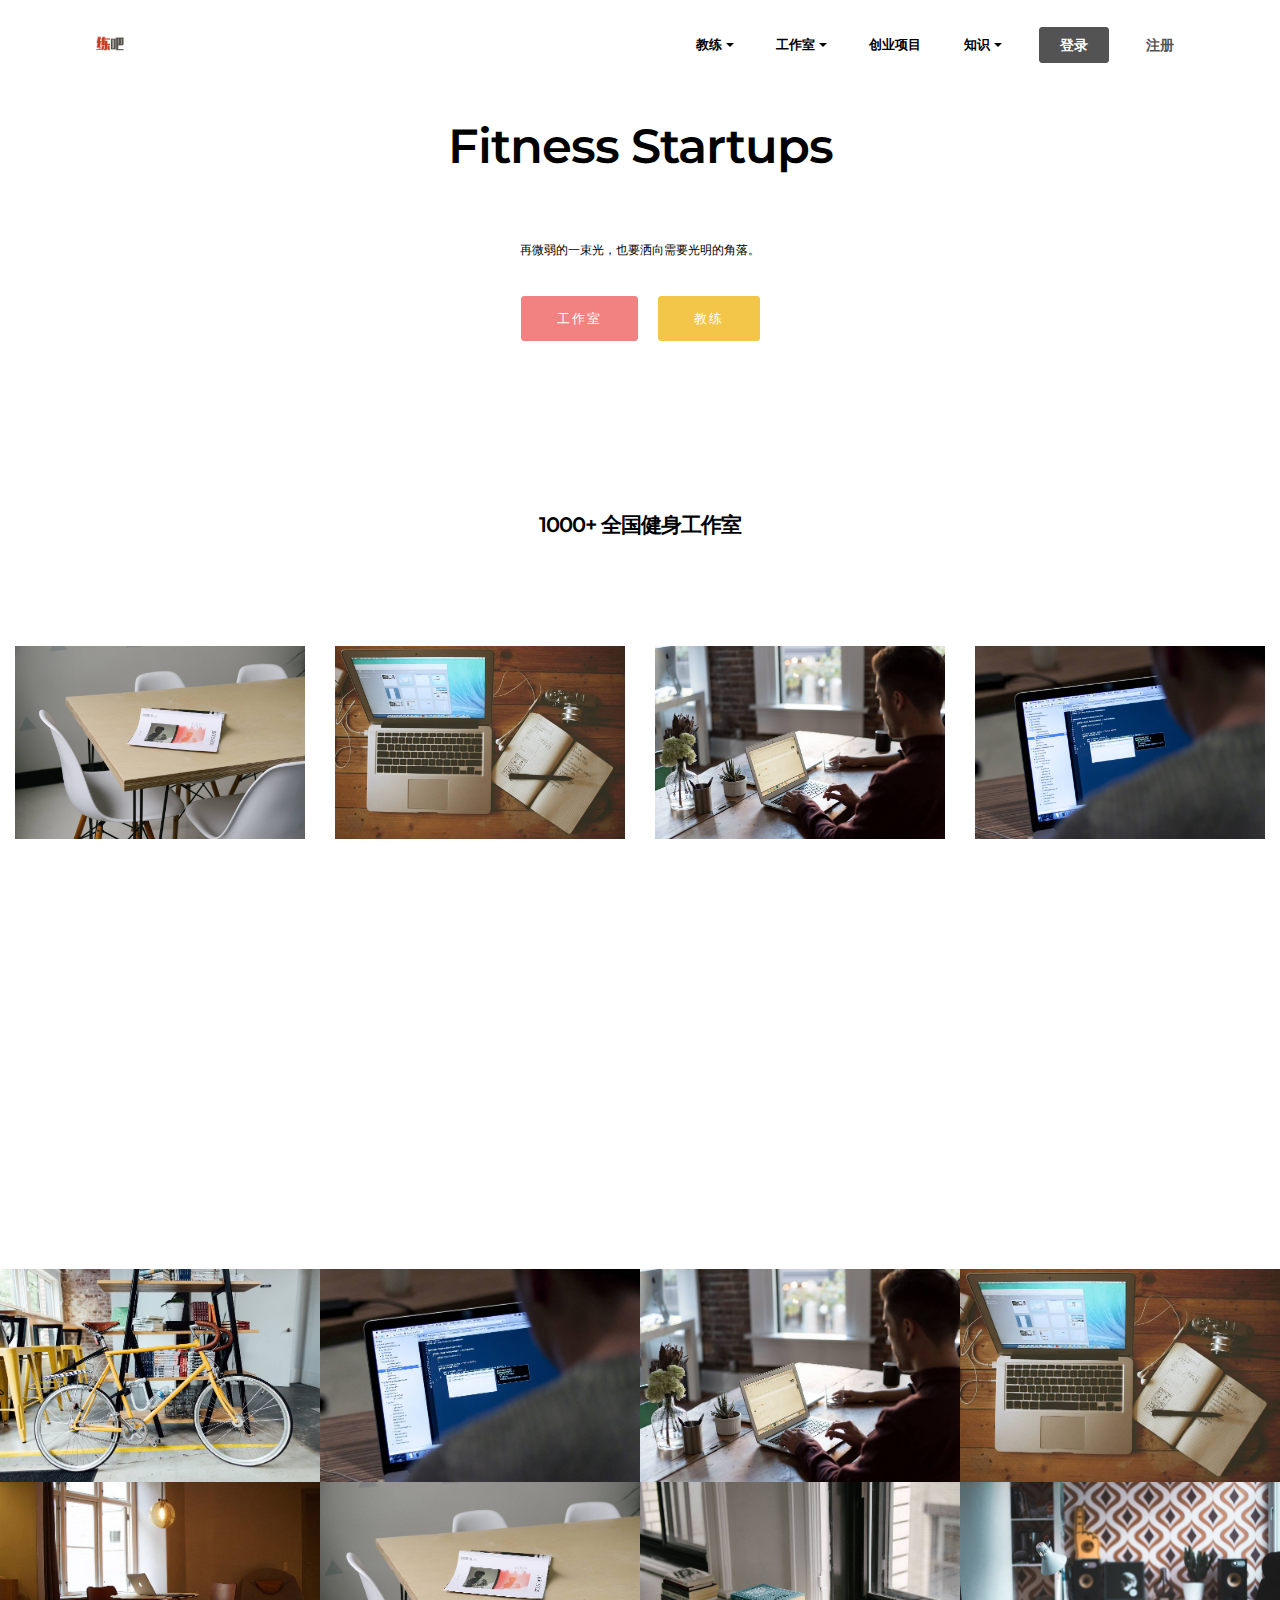
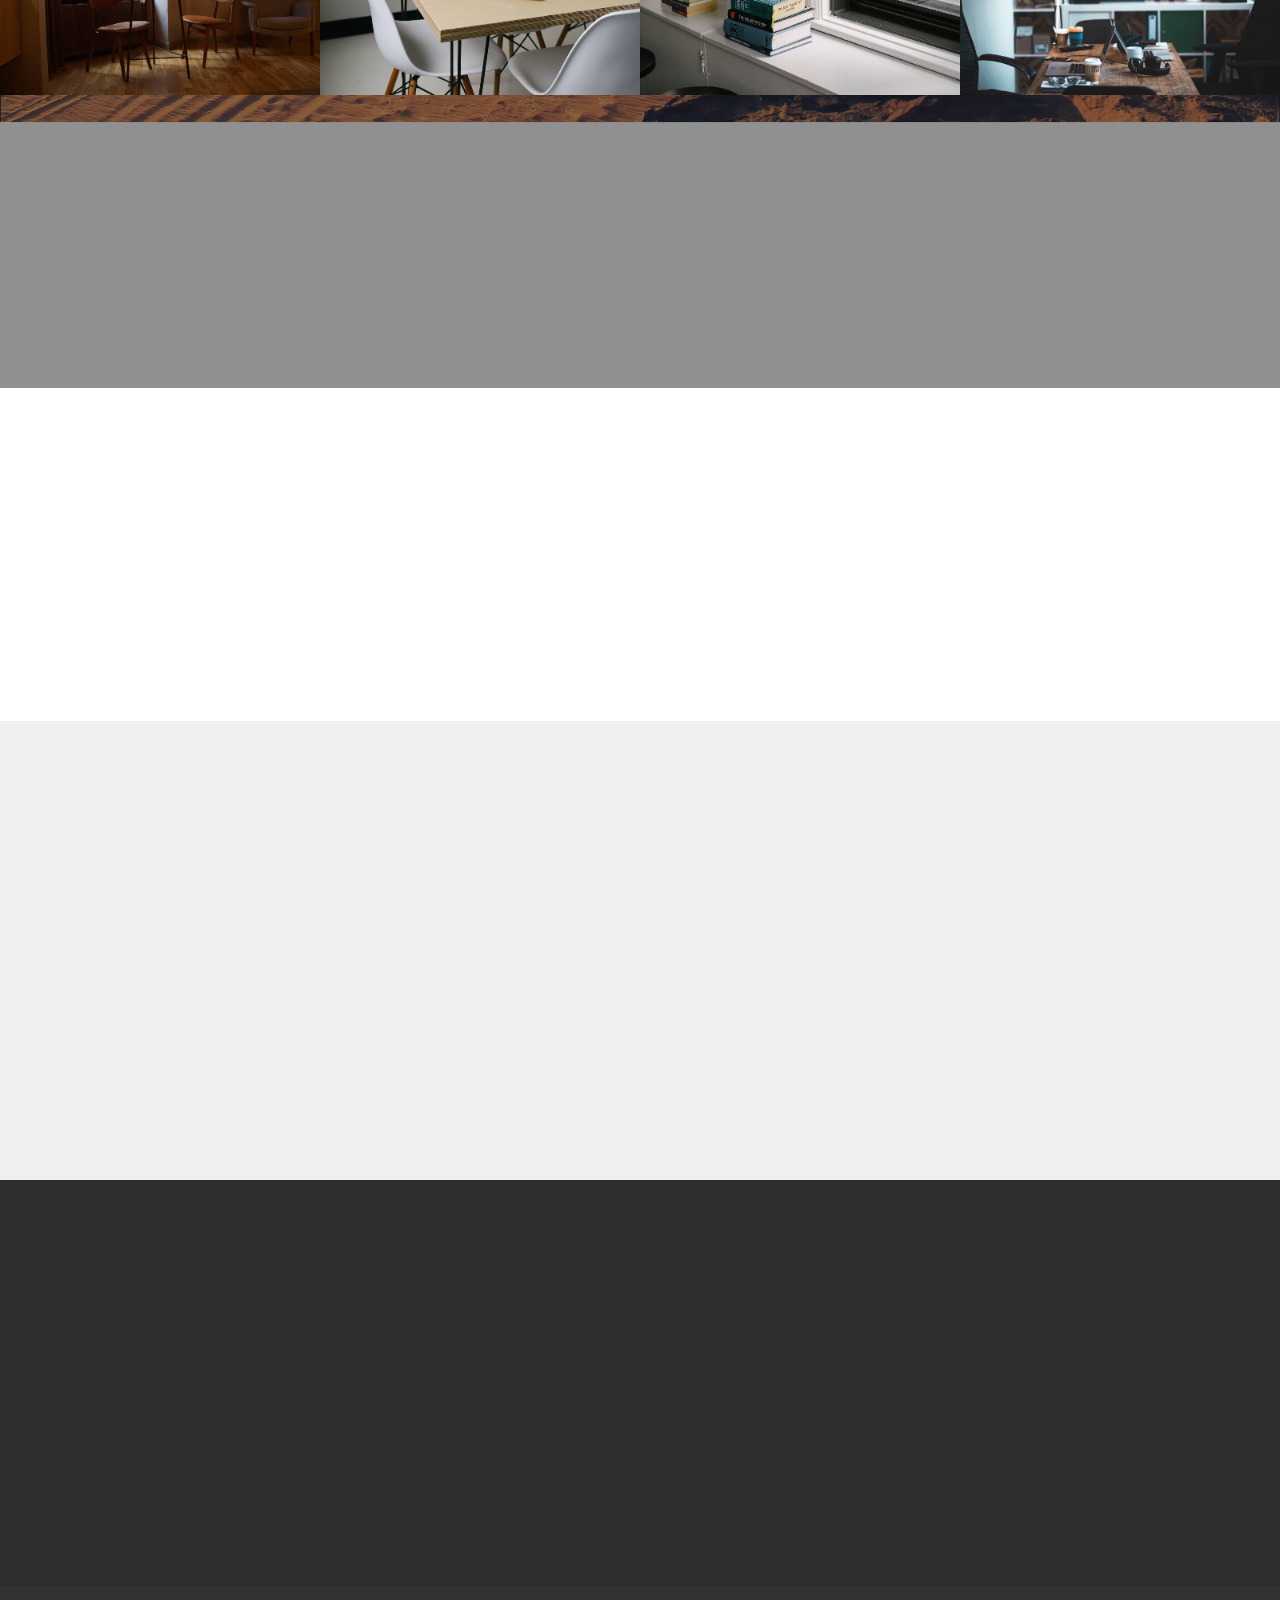
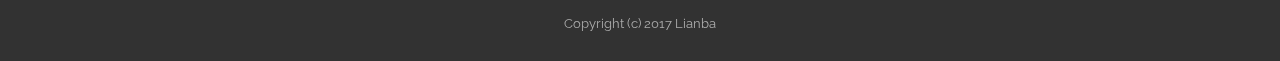
==== commit a4b9b623: "create github pages" ====
--- a/startups.html
+++ b/startups.html
@@ -8,7 +8,7 @@
   <meta name="viewport" content="width=device-width, initial-scale=1">
   <link rel="shortcut icon" href="assets/images/wechatimg1-128x128.png" type="image/x-icon">
   <meta name="description" content="">
-  <title> 练吧</title>
+  <title>Lianba</title>
   <link rel="stylesheet" href="https://fonts.googleapis.com/css?family=Lora:400,700,400italic,700italic&amp;subset=latin">
   <link rel="stylesheet" href="https://fonts.googleapis.com/css?family=Montserrat:400,700">
   <link rel="stylesheet" href="https://fonts.googleapis.com/css?family=Raleway:100,100i,200,200i,300,300i,400,400i,500,500i,600,600i,700,700i,800,800i,900,900i">
@@ -59,7 +59,7 @@
 
 </section>
 
-<section class="engine"><a rel="external" href="https://mobirise.com">Web Builder</a></section><section class="mbr-section article mbr-after-navbar" id="msg-box8-18" style="background-color: rgb(255, 255, 255); padding-top: 120px; padding-bottom: 120px;">
+<section class="engine"><a rel="external" href="https://mobirise.com">Web Page Maker</a></section><section class="mbr-section article mbr-after-navbar" id="msg-box8-18" style="background-color: rgb(255, 255, 255); padding-top: 120px; padding-bottom: 120px;">
 
     
     <div class="container">
@@ -67,7 +67,7 @@
             <div class="col-md-8 col-md-offset-2 text-xs-center">
                 <h3 class="mbr-section-title display-2">Fitness Startups</h3>
                 <div class="lead"><p><br></p><p>再微弱的一束光，也要洒向需要光明的角落。</p></div>
-                <div> <a class="btn btn-white" href="https://mobirise.com">工作室申请</a> <a class="btn btn-white" href="https://mobirise.com">教练专访申请</a>     </div>
+                <div> <a class="btn btn-danger" href="https://mobirise.com">工作室</a> <a class="btn btn-warning" href="https://mobirise.com">教练</a>     </div>
             </div>
         </div>
     </div>
@@ -418,7 +418,7 @@
                 <div class="col-xs-12 col-lg-10 col-lg-offset-1" data-form-type="formoid">
                     <div data-form-alert="true"><div hidden="" data-form-alert-success="true">Thanks for filling out form!</div></div>
                     <form class="mbr-form" action="https://mobirise.com/" method="post" data-form-title="留下邮箱，及时了解更多资讯">
-                        <input type="hidden" value="e+W/IbHaw2HvBs0hcO2zsIdLYv0Edb/C2w9B3x8bFQK0BVLkiiwC/CyfZFJBb6F0ZkLtYjNuxQeb1SAkU4R8sWNgEDc3LLQABz+oWHwLZM0gPixx9svDx1dSzqi60jo7" data-form-email="true">
+                        <input type="hidden" value="ZcThpNzSMxkIIDWZ434/vJn6TNCpat9eJGMPyUFxi7/ccEj1sDuz0EDXwzVGsMw2pELHGXjvFyvZDfMsHvEohaNjIBjpk31zAZyDASCEUhNnD+llaMR+JboGwb4P3GGs" data-form-email="true">
                         <div class="mbr-subscribe mbr-subscribe-dark input-group">
                             <input type="email" class="form-control" name="email" required="" data-form-field="Email" placeholder="Enter Your Email Address..." id="form2-1b-email">
                             <span class="input-group-btn"><button type="submit" class="btn btn-primary"></button></span>
--- a/assets/mobirise/css/mbr-additional.css
+++ b/assets/mobirise/css/mbr-additional.css
@@ -512,9 +512,8 @@
 #header3-2g SMALL {
   font-size: 14px;
 }
-#header3-2m .mbr-section-title,
-#header3-2m .mbr-section-subtitle {
-  text-align: center;
+#features3-28 P {
+  color: #5b5b5b;
 }
 #form1-2p .form-control-label {
   color: #232323;
